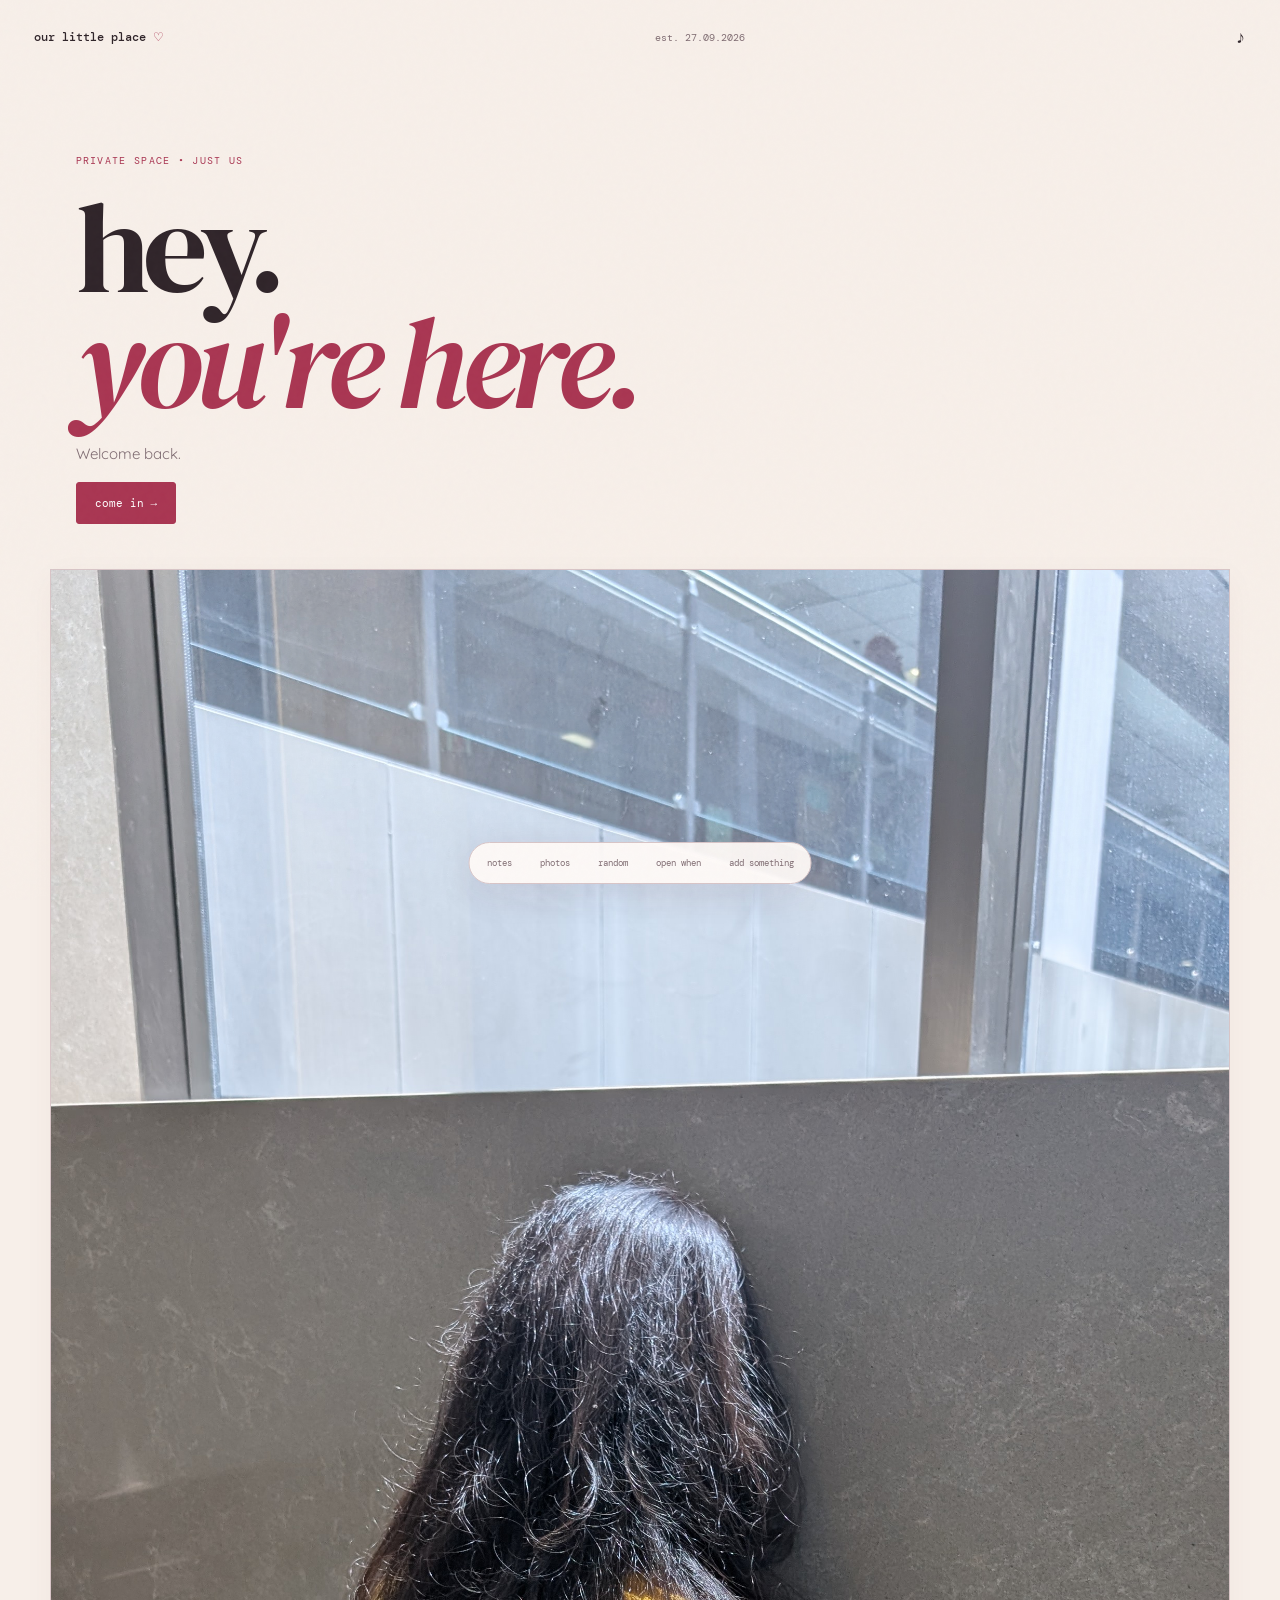
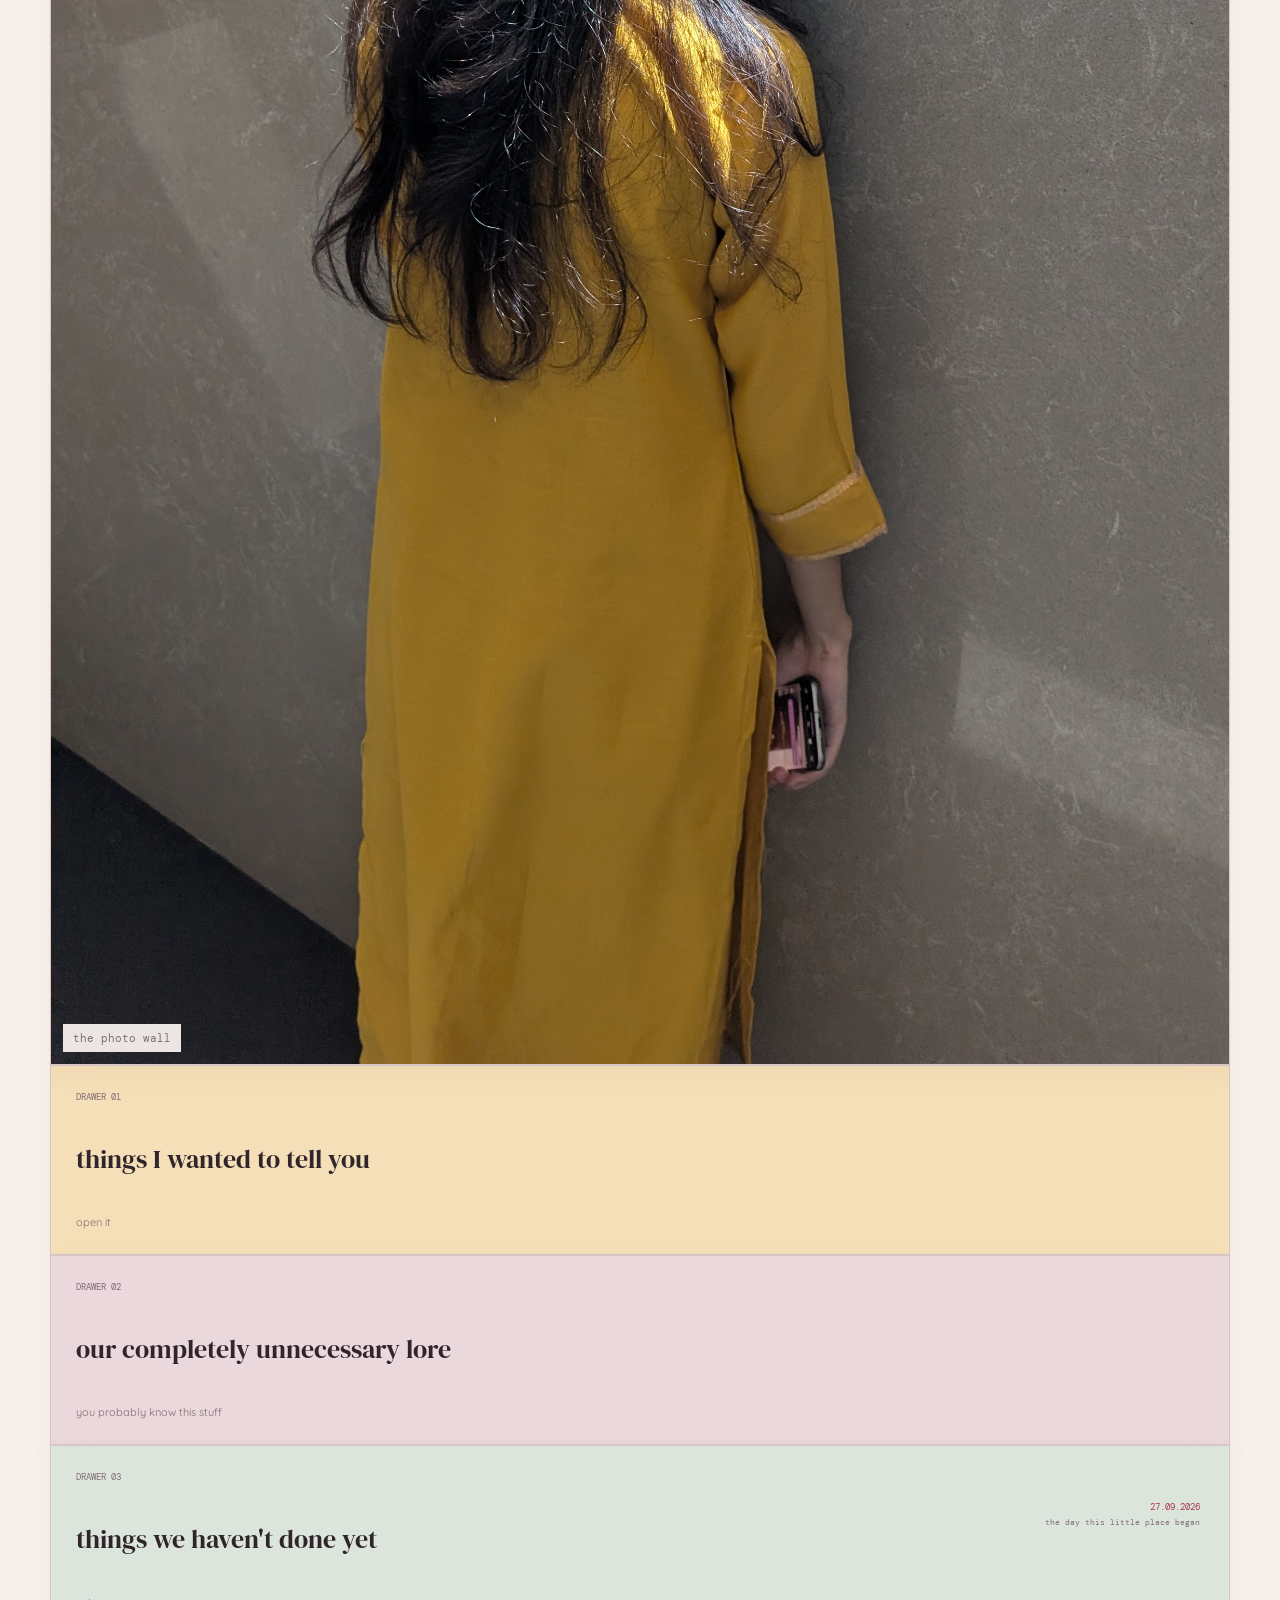
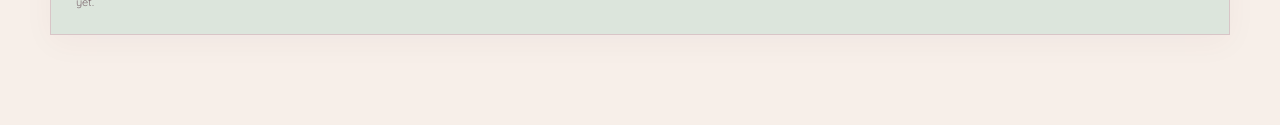
==== index.html @ d3ada3e4 "Bust browser cache for V2 interaction fix" ====
<!doctype html>
<html lang="en">
<head>
<meta charset="utf-8">
<meta name="viewport" content="width=device-width,initial-scale=1,viewport-fit=cover">
<meta name="theme-color" content="#f7efe9">
<title>our little place ♡</title>
<link rel="preconnect" href="https://fonts.googleapis.com">
<link rel="preconnect" href="https://fonts.gstatic.com" crossorigin>
<link href="https://fonts.googleapis.com/css2?family=DM+Mono:wght@400;500&family=DM+Serif+Display:ital@0;1&family=Quicksand:wght@400;500;600;700&display=swap" rel="stylesheet">
<link rel="stylesheet" href="style.css?v=3">
</head>
<body>
<div class="grain"></div>
<div class="room" id="room">
  <header class="topbar">
    <button class="brand" id="homeBtn" type="button">our little place <span>♡</span></button>
    <div class="date">est. 27.09.2026</div>
    <button class="music" id="musicBtn" type="button">♪</button>
  </header>
  <main>
    <section class="home page active" id="home">
      <div class="welcome"><span class="eyebrow">PRIVATE SPACE • JUST US</span><h1>hey.<br><em>you're here.</em></h1><p>Welcome back.</p><button class="enter" id="enterBtn" type="button">come in →</button></div>
      <div class="room-card photo-card" data-open="photos"><img src="assets/PXL_20260925_072819836.jpg" alt="us"><span>the photo wall</span></div>
      <div class="room-card note-card" data-open="notes"><span class="tiny">DRAWER 01</span><strong>things I wanted to tell you</strong><span>open it</span></div>
      <div class="room-card lore-card" data-open="lore"><span class="tiny">DRAWER 02</span><strong>our completely unnecessary lore</strong><span>you probably know this stuff</span></div>
      <div class="room-card future-card" data-open="future"><span class="tiny">DRAWER 03</span><strong>things we haven't done yet</strong><span>yet.</span></div>
      <div class="home-stamp">27.09.2026<br><small>the day this little place began</small></div>
    </section>
    <section class="page drawer-page" id="photos"><button class="back" data-back>← back to our place</button><span class="eyebrow">THE PHOTO WALL</span><h2>little pieces of <em>us.</em></h2><div class="gallery"><button class="gallery-arrow" id="prevPhoto">←</button><figure class="polaroid"><img id="galleryImage" src="assets/20260913145619135.jpg" alt="memory"><figcaption id="galleryCaption">this one just felt right</figcaption></figure><button class="gallery-arrow" id="nextPhoto">→</button></div><div class="photo-dots" id="photoDots"></div><p class="soft">Some things don't need a caption.</p></section>
    <section class="page drawer-page" id="notes"><button class="back" data-back>← back to our place</button><span class="eyebrow">DRAWER 01</span><h2>things I wanted<br><em>to tell you.</em></h2><div class="note-grid"><button class="paper-note" data-note="I still like spending time with you even when we're doing absolutely nothing.">01</button><button class="paper-note" data-note="Sometimes I see something and my first thought is that I need to tell you.">02</button><button class="paper-note" data-note="You are unfortunately still my favourite person.">03</button><button class="paper-note" data-note="I know we won't get everything right. I still want all the ordinary days with you.">04</button><button class="paper-note" data-note="You make normal days feel like they belong to us.">05</button><button class="paper-note" data-note="For the record: I love you. No elaborate website required this time.">06</button></div><div class="note-reveal" id="noteReveal">pick one.</div></section>
    <section class="page drawer-page dark-page" id="lore"><button class="back" data-back>← back to our place</button><span class="eyebrow">DRAWER 02</span><h2>our completely<br><em>unnecessary lore.</em></h2><div class="lore-list"><button data-lore="bhopal">Bhopal / MUN</button><button data-lore="taobao">Tao Bao</button><button data-lore="1903">19.03.2026</button><button data-lore="2003">20.03.2026</button></div><div class="lore-reveal" id="loreReveal">choose a piece of lore.</div></section>
    <section class="page drawer-page" id="future"><button class="back" data-back>← back to our place</button><span class="eyebrow">DRAWER 03</span><h2>things we haven't<br><em>done yet.</em></h2><div class="future-list"><button data-future="date">another proper date</button><button data-future="trip">a place we've never been</button><button data-future="food">a meal we haven't tried</button><button data-future="random">something completely stupid</button></div><div class="future-reveal" id="futureReveal">pick one. we'll get there.</div></section>
    <section class="page drawer-page" id="openwhen"><button class="back" data-back>← back to our place</button><span class="eyebrow">THE LITTLE DRAWER</span><h2>open when<br><em>you need me.</em></h2><div class="envelopes"><button data-openwhen="angry">you're angry at me</button><button data-openwhen="miss">you miss me</button><button data-openwhen="bad">today was bad</button><button data-openwhen="sleep">you can't sleep</button><button data-openwhen="laugh">you need to laugh</button><button data-openwhen="love">you just want me</button></div><div class="open-reveal" id="openReveal"></div></section>
    <section class="page drawer-page random-page" id="random"><button class="back" data-back>← back to our place</button><span class="eyebrow">RANDOM US</span><h2>give me<br><em>something random.</em></h2><button class="random-button" id="randomBtn" type="button">surprise me</button><div class="random-reveal" id="randomReveal">you never know what you'll get.</div></section>
    <section class="page drawer-page add-page" id="add"><button class="back" data-back>← back to our place</button><span class="eyebrow">A LITTLE SPACE FOR LATER</span><h2>leave something<br><em>for us.</em></h2><p class="soft">This stays on this browser. Add a tiny memory, thought, or inside joke.</p><textarea id="memoryInput" maxlength="180" placeholder="something only we need to remember..."></textarea><button class="save-memory" id="saveMemory" type="button">put it in the drawer →</button><div class="saved-memory" id="savedMemory"></div></section>
    <section class="page ending-page" id="ending"><span class="eyebrow">ONE LAST THING</span><h2>this isn't<br><em>the end.</em></h2><p>There will be more photos.<br>More stupid stories.<br>More dates.<br>More us.</p><div class="forever">27.09.2026 → ∞</div><button class="enter" data-back type="button">go home ♡</button></section>
  </main>
  <nav class="bottom-nav"><button data-open="notes">notes</button><button data-open="photos">photos</button><button data-open="random">random</button><button data-open="openwhen">open when</button><button data-open="add">add something</button></nav>
</div>
<audio id="song" loop preload="auto" src="assets/Those_Eyes_-_New_West_(mp3.pm).mp3"></audio>
<div class="toast" id="toast"></div>
<script src="script.js?v=3"></script>
</body>
</html>
---- style.css ----
:root{--paper:#f7efe9;--paper2:#fffaf7;--ink:#30252a;--muted:#806d73;--deep:#a93652;--line:#d8c5c7;--dark:#21191c;--serif:"DM Serif Display",serif;--sans:Quicksand,sans-serif;--mono:"DM Mono",monospace}
*{box-sizing:border-box}html,body{margin:0;min-height:100%;background:var(--paper);color:var(--ink);font-family:var(--sans)}body{overflow-x:hidden}.grain{position:fixed;inset:0;pointer-events:none;z-index:20;opacity:.045;background-image:url("data:image/svg+xml,%3Csvg viewBox='0 0 180 180' xmlns='http://www.w3.org/2000/svg'%3E%3Cfilter id='n'%3E%3CfeTurbulence type='fractalNoise' baseFrequency='.8' numOctaves='3' stitchTiles='stitch'/%3E%3C/filter%3E%3Crect width='100%25' height='100%25' filter='url(%23n)' opacity='.45'/%3E%3C/svg%3E")}.room{min-height:100vh;padding:24px 28px 90px}.topbar{display:flex;align-items:center;justify-content:space-between;position:relative;z-index:5}.brand,.music{border:0;background:transparent;color:var(--ink);font:500 12px var(--mono);cursor:pointer}.brand span{color:var(--deep)}.date{font:10px var(--mono);color:var(--muted)}.music{font-size:18px}.page{display:none;min-height:calc(100vh - 120px);position:relative;animation:appear .5s ease}.page.active{display:block}.page:not(.active){display:none!important}@keyframes appear{from{opacity:0;transform:translateY(12px)}to{opacity:1;transform:none}}.home{display:grid;grid-template-columns:1.35fr .75fr .75fr;grid-template-rows:1fr 1fr;gap:16px;max-width:1180px;margin:35px auto 0;align-content:center}.welcome{grid-row:1/3;padding:7vh 4vw 5vh 2vw;align-self:center}.eyebrow{font:10px var(--mono);letter-spacing:.13em;color:var(--deep)}h1,h2{font-family:var(--serif);font-weight:400;letter-spacing:-.055em;line-height:.9}h1{font-size:clamp(70px,10vw,135px);margin:22px 0}h2{font-size:clamp(55px,8vw,105px);margin:18px 0}em{color:var(--deep)}p{line-height:1.65}.welcome p{color:var(--muted);font-size:15px}.enter,.save-memory,.random-button{border:1px solid var(--deep);background:var(--deep);color:white;padding:13px 18px;border-radius:3px;font:11px var(--mono);cursor:pointer}.room-card{min-height:190px;padding:25px;border:1px solid var(--line);background:var(--paper2);cursor:pointer;display:flex;flex-direction:column;justify-content:space-between;transition:.25s ease;box-shadow:0 8px 30px #5a26300a}.room-card:hover{transform:translateY(-5px) rotate(-.5deg);box-shadow:0 15px 40px #5a263020}.photo-card{padding:0;overflow:hidden;position:relative}.photo-card img{width:100%;height:100%;min-height:190px;object-fit:cover}.photo-card span{position:absolute;bottom:12px;left:12px;background:#fffaf7e8;padding:7px 10px;font:10px var(--mono)}.tiny{font:9px var(--mono);color:var(--muted)}.room-card strong{font:26px var(--serif);font-weight:400;line-height:1}.room-card>span:last-child{font-size:11px;color:var(--muted)}.note-card{background:#f4dfb8}.lore-card{background:#ead8dc}.future-card{background:#dce5dc}.home-stamp{position:absolute;bottom:105px;right:30px;text-align:right;font:9px var(--mono);color:var(--deep);line-height:1.7}.home-stamp small{color:var(--muted)}.bottom-nav{position:fixed;left:50%;bottom:16px;transform:translateX(-50%);z-index:10;display:flex;gap:4px;padding:5px;background:#fffaf7ee;border:1px solid var(--line);border-radius:99px;box-shadow:0 10px 35px #5a26301a}.bottom-nav button{border:0;background:transparent;padding:9px 12px;color:var(--muted);font:9px var(--mono);cursor:pointer;border-radius:99px}.bottom-nav button:hover{background:var(--paper);color:var(--deep)}.back{border:0;background:transparent;color:var(--muted);font:10px var(--mono);cursor:pointer;margin:22px 0 55px}.drawer-page{max-width:1050px;margin:0 auto;padding-bottom:70px}.drawer-page>h2{margin-bottom:35px}.gallery{display:flex;align-items:center;justify-content:center;gap:20px}.polaroid{background:white;padding:14px 14px 45px;box-shadow:0 18px 45px #3b202514;transform:rotate(-1.2deg);max-width:470px;width:65vw;margin:0}.polaroid img{display:block;width:100%;aspect-ratio:4/5;object-fit:cover}.polaroid figcaption{font:13px var(--serif);text-align:center;margin-top:15px}.gallery-arrow{border:1px solid var(--line);background:var(--paper2);width:45px;height:45px;border-radius:50%;cursor:pointer;color:var(--deep)}.photo-dots{text-align:center;margin:25px}.photo-dot{width:7px;height:7px;border:0;border-radius:50%;background:var(--line);margin:4px;cursor:pointer}.photo-dot.active{background:var(--deep)}.soft{color:var(--muted);font-size:13px}.note-grid{display:grid;grid-template-columns:repeat(3,1fr);gap:14px}.paper-note{min-height:160px;border:0;padding:22px;text-align:left;background:#f4dfb8;font:34px var(--serif);color:var(--deep);cursor:pointer;transform:rotate(-1deg);transition:.2s}.paper-note:nth-child(2n){transform:rotate(1.2deg);background:#f1e8c8}.paper-note:hover{transform:translateY(-5px) rotate(0)}.note-reveal,.lore-reveal,.future-reveal,.open-reveal,.random-reveal{min-height:75px;margin-top:28px;padding:20px;border-top:1px solid var(--line);font:24px var(--serif);color:var(--deep)}.dark-page{background:var(--dark);color:#fff5f1;max-width:none;margin:0 -28px;padding:25px 28px 100px}.dark-page .back{color:#cdbbc0}.dark-page .eyebrow{color:#ef8294}.lore-list,.future-list,.envelopes{display:grid;grid-template-columns:repeat(2,1fr);gap:12px;max-width:800px}.lore-list button,.future-list button,.envelopes button{border:1px solid var(--line);background:transparent;padding:20px;text-align:left;color:inherit;font:18px var(--serif);cursor:pointer}.dark-page .lore-list button{border-color:#5e474d}.future-list button{background:var(--paper2)}.envelopes{grid-template-columns:repeat(3,1fr)}.envelopes button{color:var(--ink);background:var(--paper2)}.random-page{text-align:center}.random-button{font-size:12px;padding:17px 24px;margin:30px 0}.random-reveal{max-width:750px;margin:20px auto}.add-page textarea{display:block;width:100%;max-width:700px;height:150px;margin:25px 0;padding:18px;border:1px solid var(--line);background:var(--paper2);font:14px var(--sans);resize:none;outline:none}.saved-memory{max-width:700px;margin-top:25px;padding:18px;background:#f4dfb8;font:18px var(--serif);min-height:30px}.ending-page{display:grid;place-items:center;text-align:center;align-content:center}.ending-page h2{font-size:clamp(70px,11vw,140px)}.ending-page p{color:var(--muted)}.forever{font:11px var(--mono);color:var(--deep);margin:25px}.toast{position:fixed;left:50%;bottom:105px;transform:translate(-50%,12px);opacity:0;pointer-events:none;z-index:30;background:#fffaf7f2;border:1px solid var(--line);color:var(--deep);padding:13px 19px;border-radius:99px;font:15px var(--serif);transition:.35s ease;max-width:85vw;text-align:center}.toast.show{opacity:1;transform:translate(-50%,0)}
@media(max-width:800px){.room{padding:18px 16px 85px}.home{display:grid;grid-template-columns:1fr 1fr;grid-template-rows:auto auto auto;gap:10px;margin-top:20px}.welcome{grid-column:1/3;grid-row:auto;padding:5vh 3vw 3vh}.welcome h1{font-size:72px}.room-card{min-height:145px;padding:18px}.photo-card{grid-column:1/3}.photo-card img{min-height:180px}.room-card strong{font-size:22px}.home-stamp{position:static;grid-column:1/3;text-align:center;margin:8px}.bottom-nav{max-width:calc(100vw - 20px);overflow:auto;justify-content:flex-start}.bottom-nav button{white-space:nowrap;padding:9px}.note-grid{grid-template-columns:1fr 1fr}.paper-note{min-height:130px}.lore-list,.future-list,.envelopes{grid-template-columns:1fr}.drawer-page{padding-bottom:60px}.back{margin-bottom:35px}.gallery{gap:8px}.polaroid{width:72vw}.dark-page{margin:0 -16px;padding-left:16px;padding-right:16px}}
@media(max-width:430px){h2{font-size:58px}.date{display:none}.note-grid{gap:8px}.paper-note{min-height:110px;font-size:28px}.bottom-nav button{font-size:8px;padding:8px}.welcome h1{font-size:64px}}
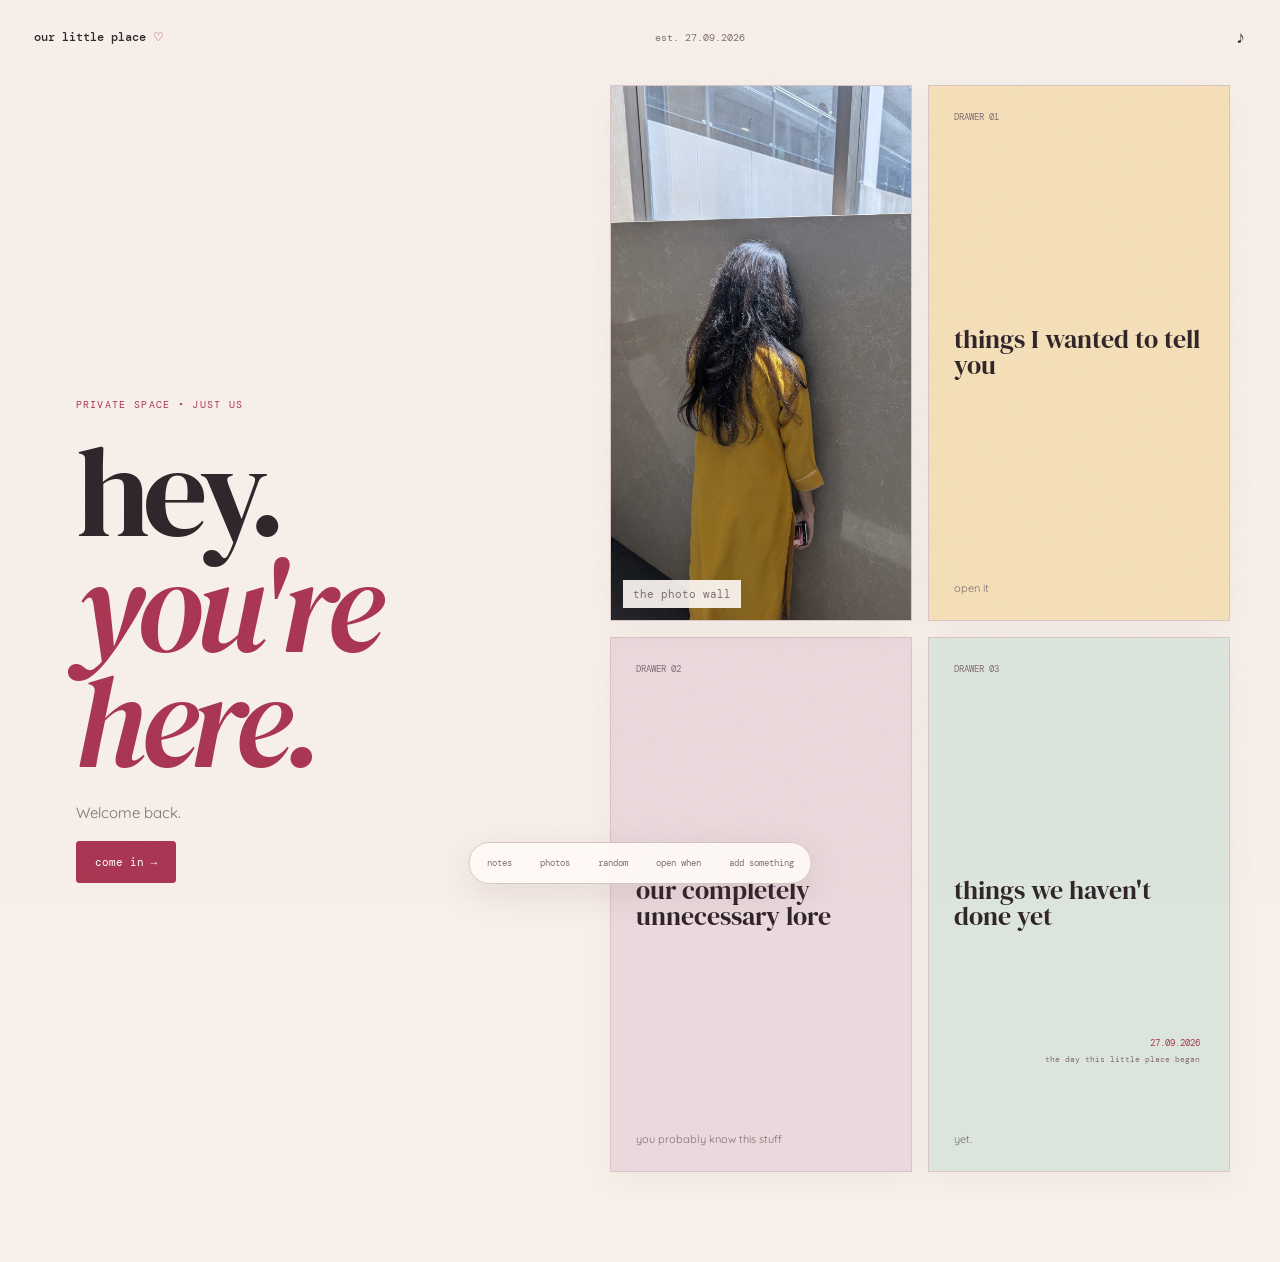
==== commit 80cff91d: "Refresh V2 mobile fix" ====
--- a/index.html
+++ b/index.html
@@ -8,7 +8,7 @@
 <link rel="preconnect" href="https://fonts.googleapis.com">
 <link rel="preconnect" href="https://fonts.gstatic.com" crossorigin>
 <link href="https://fonts.googleapis.com/css2?family=DM+Mono:wght@400;500&family=DM+Serif+Display:ital@0;1&family=Quicksand:wght@400;500;600;700&display=swap" rel="stylesheet">
-<link rel="stylesheet" href="style.css?v=3">
+<link rel="stylesheet" href="style.css?v=4">
 </head>
 <body>
 <div class="grain"></div>
@@ -40,6 +40,6 @@
 </div>
 <audio id="song" loop preload="auto" src="assets/Those_Eyes_-_New_West_(mp3.pm).mp3"></audio>
 <div class="toast" id="toast"></div>
-<script src="script.js?v=3"></script>
+<script src="script.js?v=4"></script>
 </body>
 </html>
--- a/style.css
+++ b/style.css
@@ -1,4 +1,4 @@
 :root{--paper:#f7efe9;--paper2:#fffaf7;--ink:#30252a;--muted:#806d73;--deep:#a93652;--line:#d8c5c7;--dark:#21191c;--serif:"DM Serif Display",serif;--sans:Quicksand,sans-serif;--mono:"DM Mono",monospace}
-*{box-sizing:border-box}html,body{margin:0;min-height:100%;background:var(--paper);color:var(--ink);font-family:var(--sans)}body{overflow-x:hidden}.grain{position:fixed;inset:0;pointer-events:none;z-index:20;opacity:.045;background-image:url("data:image/svg+xml,%3Csvg viewBox='0 0 180 180' xmlns='http://www.w3.org/2000/svg'%3E%3Cfilter id='n'%3E%3CfeTurbulence type='fractalNoise' baseFrequency='.8' numOctaves='3' stitchTiles='stitch'/%3E%3C/filter%3E%3Crect width='100%25' height='100%25' filter='url(%23n)' opacity='.45'/%3E%3C/svg%3E")}.room{min-height:100vh;padding:24px 28px 90px}.topbar{display:flex;align-items:center;justify-content:space-between;position:relative;z-index:5}.brand,.music{border:0;background:transparent;color:var(--ink);font:500 12px var(--mono);cursor:pointer}.brand span{color:var(--deep)}.date{font:10px var(--mono);color:var(--muted)}.music{font-size:18px}.page{display:none;min-height:calc(100vh - 120px);position:relative;animation:appear .5s ease}.page.active{display:block}.page:not(.active){display:none!important}@keyframes appear{from{opacity:0;transform:translateY(12px)}to{opacity:1;transform:none}}.home{display:grid;grid-template-columns:1.35fr .75fr .75fr;grid-template-rows:1fr 1fr;gap:16px;max-width:1180px;margin:35px auto 0;align-content:center}.welcome{grid-row:1/3;padding:7vh 4vw 5vh 2vw;align-self:center}.eyebrow{font:10px var(--mono);letter-spacing:.13em;color:var(--deep)}h1,h2{font-family:var(--serif);font-weight:400;letter-spacing:-.055em;line-height:.9}h1{font-size:clamp(70px,10vw,135px);margin:22px 0}h2{font-size:clamp(55px,8vw,105px);margin:18px 0}em{color:var(--deep)}p{line-height:1.65}.welcome p{color:var(--muted);font-size:15px}.enter,.save-memory,.random-button{border:1px solid var(--deep);background:var(--deep);color:white;padding:13px 18px;border-radius:3px;font:11px var(--mono);cursor:pointer}.room-card{min-height:190px;padding:25px;border:1px solid var(--line);background:var(--paper2);cursor:pointer;display:flex;flex-direction:column;justify-content:space-between;transition:.25s ease;box-shadow:0 8px 30px #5a26300a}.room-card:hover{transform:translateY(-5px) rotate(-.5deg);box-shadow:0 15px 40px #5a263020}.photo-card{padding:0;overflow:hidden;position:relative}.photo-card img{width:100%;height:100%;min-height:190px;object-fit:cover}.photo-card span{position:absolute;bottom:12px;left:12px;background:#fffaf7e8;padding:7px 10px;font:10px var(--mono)}.tiny{font:9px var(--mono);color:var(--muted)}.room-card strong{font:26px var(--serif);font-weight:400;line-height:1}.room-card>span:last-child{font-size:11px;color:var(--muted)}.note-card{background:#f4dfb8}.lore-card{background:#ead8dc}.future-card{background:#dce5dc}.home-stamp{position:absolute;bottom:105px;right:30px;text-align:right;font:9px var(--mono);color:var(--deep);line-height:1.7}.home-stamp small{color:var(--muted)}.bottom-nav{position:fixed;left:50%;bottom:16px;transform:translateX(-50%);z-index:10;display:flex;gap:4px;padding:5px;background:#fffaf7ee;border:1px solid var(--line);border-radius:99px;box-shadow:0 10px 35px #5a26301a}.bottom-nav button{border:0;background:transparent;padding:9px 12px;color:var(--muted);font:9px var(--mono);cursor:pointer;border-radius:99px}.bottom-nav button:hover{background:var(--paper);color:var(--deep)}.back{border:0;background:transparent;color:var(--muted);font:10px var(--mono);cursor:pointer;margin:22px 0 55px}.drawer-page{max-width:1050px;margin:0 auto;padding-bottom:70px}.drawer-page>h2{margin-bottom:35px}.gallery{display:flex;align-items:center;justify-content:center;gap:20px}.polaroid{background:white;padding:14px 14px 45px;box-shadow:0 18px 45px #3b202514;transform:rotate(-1.2deg);max-width:470px;width:65vw;margin:0}.polaroid img{display:block;width:100%;aspect-ratio:4/5;object-fit:cover}.polaroid figcaption{font:13px var(--serif);text-align:center;margin-top:15px}.gallery-arrow{border:1px solid var(--line);background:var(--paper2);width:45px;height:45px;border-radius:50%;cursor:pointer;color:var(--deep)}.photo-dots{text-align:center;margin:25px}.photo-dot{width:7px;height:7px;border:0;border-radius:50%;background:var(--line);margin:4px;cursor:pointer}.photo-dot.active{background:var(--deep)}.soft{color:var(--muted);font-size:13px}.note-grid{display:grid;grid-template-columns:repeat(3,1fr);gap:14px}.paper-note{min-height:160px;border:0;padding:22px;text-align:left;background:#f4dfb8;font:34px var(--serif);color:var(--deep);cursor:pointer;transform:rotate(-1deg);transition:.2s}.paper-note:nth-child(2n){transform:rotate(1.2deg);background:#f1e8c8}.paper-note:hover{transform:translateY(-5px) rotate(0)}.note-reveal,.lore-reveal,.future-reveal,.open-reveal,.random-reveal{min-height:75px;margin-top:28px;padding:20px;border-top:1px solid var(--line);font:24px var(--serif);color:var(--deep)}.dark-page{background:var(--dark);color:#fff5f1;max-width:none;margin:0 -28px;padding:25px 28px 100px}.dark-page .back{color:#cdbbc0}.dark-page .eyebrow{color:#ef8294}.lore-list,.future-list,.envelopes{display:grid;grid-template-columns:repeat(2,1fr);gap:12px;max-width:800px}.lore-list button,.future-list button,.envelopes button{border:1px solid var(--line);background:transparent;padding:20px;text-align:left;color:inherit;font:18px var(--serif);cursor:pointer}.dark-page .lore-list button{border-color:#5e474d}.future-list button{background:var(--paper2)}.envelopes{grid-template-columns:repeat(3,1fr)}.envelopes button{color:var(--ink);background:var(--paper2)}.random-page{text-align:center}.random-button{font-size:12px;padding:17px 24px;margin:30px 0}.random-reveal{max-width:750px;margin:20px auto}.add-page textarea{display:block;width:100%;max-width:700px;height:150px;margin:25px 0;padding:18px;border:1px solid var(--line);background:var(--paper2);font:14px var(--sans);resize:none;outline:none}.saved-memory{max-width:700px;margin-top:25px;padding:18px;background:#f4dfb8;font:18px var(--serif);min-height:30px}.ending-page{display:grid;place-items:center;text-align:center;align-content:center}.ending-page h2{font-size:clamp(70px,11vw,140px)}.ending-page p{color:var(--muted)}.forever{font:11px var(--mono);color:var(--deep);margin:25px}.toast{position:fixed;left:50%;bottom:105px;transform:translate(-50%,12px);opacity:0;pointer-events:none;z-index:30;background:#fffaf7f2;border:1px solid var(--line);color:var(--deep);padding:13px 19px;border-radius:99px;font:15px var(--serif);transition:.35s ease;max-width:85vw;text-align:center}.toast.show{opacity:1;transform:translate(-50%,0)}
+*{box-sizing:border-box}html,body{margin:0;min-height:100%;background:var(--paper);color:var(--ink);font-family:var(--sans)}body{overflow-x:hidden}.grain{position:fixed;inset:0;pointer-events:none;z-index:20;opacity:.045;background-image:url("data:image/svg+xml,%3Csvg viewBox='0 0 180 180' xmlns='http://www.w3.org/2000/svg'%3E%3Cfilter id='n'%3E%3CfeTurbulence type='fractalNoise' baseFrequency='.8' numOctaves='3' stitchTiles='stitch'/%3E%3C/filter%3E%3Crect width='100%25' height='100%25' filter='url(%23n)' opacity='.45'/%3E%3C/svg%3E")}.room{min-height:100vh;padding:24px 28px 90px}.topbar{display:flex;align-items:center;justify-content:space-between;position:relative;z-index:5}.brand,.music{border:0;background:transparent;color:var(--ink);font:500 12px var(--mono);cursor:pointer}.brand span{color:var(--deep)}.date{font:10px var(--mono);color:var(--muted)}.music{font-size:18px}.page{display:none!important;min-height:calc(100vh - 120px);position:relative;animation:appear .5s ease}.page.active{display:block!important}.page.home.active{display:grid!important}.page[hidden]{display:none!important}@keyframes appear{from{opacity:0;transform:translateY(12px)}to{opacity:1;transform:none}}.home{display:grid;grid-template-columns:1.35fr .75fr .75fr;grid-template-rows:1fr 1fr;gap:16px;max-width:1180px;margin:35px auto 0;align-content:center}.welcome{grid-row:1/3;padding:7vh 4vw 5vh 2vw;align-self:center}.eyebrow{font:10px var(--mono);letter-spacing:.13em;color:var(--deep)}h1,h2{font-family:var(--serif);font-weight:400;letter-spacing:-.055em;line-height:.9}h1{font-size:clamp(70px,10vw,135px);margin:22px 0}h2{font-size:clamp(55px,8vw,105px);margin:18px 0}em{color:var(--deep)}p{line-height:1.65}.welcome p{color:var(--muted);font-size:15px}.enter,.save-memory,.random-button{border:1px solid var(--deep);background:var(--deep);color:white;padding:13px 18px;border-radius:3px;font:11px var(--mono);cursor:pointer}.room-card{min-height:190px;padding:25px;border:1px solid var(--line);background:var(--paper2);cursor:pointer;display:flex;flex-direction:column;justify-content:space-between;transition:.25s ease;box-shadow:0 8px 30px #5a26300a}.room-card:hover{transform:translateY(-5px) rotate(-.5deg);box-shadow:0 15px 40px #5a263020}.photo-card{padding:0;overflow:hidden;position:relative}.photo-card img{width:100%;height:100%;min-height:190px;object-fit:cover}.photo-card span{position:absolute;bottom:12px;left:12px;background:#fffaf7e8;padding:7px 10px;font:10px var(--mono)}.tiny{font:9px var(--mono);color:var(--muted)}.room-card strong{font:26px var(--serif);font-weight:400;line-height:1}.room-card>span:last-child{font-size:11px;color:var(--muted)}.note-card{background:#f4dfb8}.lore-card{background:#ead8dc}.future-card{background:#dce5dc}.home-stamp{position:absolute;bottom:105px;right:30px;text-align:right;font:9px var(--mono);color:var(--deep);line-height:1.7}.home-stamp small{color:var(--muted)}.bottom-nav{position:fixed;left:50%;bottom:16px;transform:translateX(-50%);z-index:10;display:flex;gap:4px;padding:5px;background:#fffaf7ee;border:1px solid var(--line);border-radius:99px;box-shadow:0 10px 35px #5a26301a}.bottom-nav button{border:0;background:transparent;padding:9px 12px;color:var(--muted);font:9px var(--mono);cursor:pointer;border-radius:99px}.bottom-nav button:hover{background:var(--paper);color:var(--deep)}.back{border:0;background:transparent;color:var(--muted);font:10px var(--mono);cursor:pointer;margin:22px 0 55px}.drawer-page{max-width:1050px;margin:0 auto;padding-bottom:70px}.drawer-page>h2{margin-bottom:35px}.gallery{display:flex;align-items:center;justify-content:center;gap:20px}.polaroid{background:white;padding:14px 14px 45px;box-shadow:0 18px 45px #3b202514;transform:rotate(-1.2deg);max-width:470px;width:65vw;margin:0}.polaroid img{display:block;width:100%;aspect-ratio:4/5;object-fit:cover}.polaroid figcaption{font:13px var(--serif);text-align:center;margin-top:15px}.gallery-arrow{border:1px solid var(--line);background:var(--paper2);width:45px;height:45px;border-radius:50%;cursor:pointer;color:var(--deep)}.photo-dots{text-align:center;margin:25px}.photo-dot{width:7px;height:7px;border:0;border-radius:50%;background:var(--line);margin:4px;cursor:pointer}.photo-dot.active{background:var(--deep)}.soft{color:var(--muted);font-size:13px}.note-grid{display:grid;grid-template-columns:repeat(3,1fr);gap:14px}.paper-note{min-height:160px;border:0;padding:22px;text-align:left;background:#f4dfb8;font:34px var(--serif);color:var(--deep);cursor:pointer;transform:rotate(-1deg);transition:.2s}.paper-note:nth-child(2n){transform:rotate(1.2deg);background:#f1e8c8}.paper-note:hover{transform:translateY(-5px) rotate(0)}.note-reveal,.lore-reveal,.future-reveal,.open-reveal,.random-reveal{min-height:75px;margin-top:28px;padding:20px;border-top:1px solid var(--line);font:24px var(--serif);color:var(--deep)}.dark-page{background:var(--dark);color:#fff5f1;max-width:none;margin:0 -28px;padding:25px 28px 100px}.dark-page .back{color:#cdbbc0}.dark-page .eyebrow{color:#ef8294}.lore-list,.future-list,.envelopes{display:grid;grid-template-columns:repeat(2,1fr);gap:12px;max-width:800px}.lore-list button,.future-list button,.envelopes button{border:1px solid var(--line);background:transparent;padding:20px;text-align:left;color:inherit;font:18px var(--serif);cursor:pointer}.dark-page .lore-list button{border-color:#5e474d}.future-list button{background:var(--paper2)}.envelopes{grid-template-columns:repeat(3,1fr)}.envelopes button{color:var(--ink);background:var(--paper2)}.random-page{text-align:center}.random-button{font-size:12px;padding:17px 24px;margin:30px 0}.random-reveal{max-width:750px;margin:20px auto}.add-page textarea{display:block;width:100%;max-width:700px;height:150px;margin:25px 0;padding:18px;border:1px solid var(--line);background:var(--paper2);font:14px var(--sans);resize:none;outline:none}.saved-memory{max-width:700px;margin-top:25px;padding:18px;background:#f4dfb8;font:18px var(--serif);min-height:30px}.ending-page{display:grid;place-items:center;text-align:center;align-content:center}.ending-page h2{font-size:clamp(70px,11vw,140px)}.ending-page p{color:var(--muted)}.forever{font:11px var(--mono);color:var(--deep);margin:25px}.toast{position:fixed;left:50%;bottom:105px;transform:translate(-50%,12px);opacity:0;pointer-events:none;z-index:30;background:#fffaf7f2;border:1px solid var(--line);color:var(--deep);padding:13px 19px;border-radius:99px;font:15px var(--serif);transition:.35s ease;max-width:85vw;text-align:center}.toast.show{opacity:1;transform:translate(-50%,0)}
 @media(max-width:800px){.room{padding:18px 16px 85px}.home{display:grid;grid-template-columns:1fr 1fr;grid-template-rows:auto auto auto;gap:10px;margin-top:20px}.welcome{grid-column:1/3;grid-row:auto;padding:5vh 3vw 3vh}.welcome h1{font-size:72px}.room-card{min-height:145px;padding:18px}.photo-card{grid-column:1/3}.photo-card img{min-height:180px}.room-card strong{font-size:22px}.home-stamp{position:static;grid-column:1/3;text-align:center;margin:8px}.bottom-nav{max-width:calc(100vw - 20px);overflow:auto;justify-content:flex-start}.bottom-nav button{white-space:nowrap;padding:9px}.note-grid{grid-template-columns:1fr 1fr}.paper-note{min-height:130px}.lore-list,.future-list,.envelopes{grid-template-columns:1fr}.drawer-page{padding-bottom:60px}.back{margin-bottom:35px}.gallery{gap:8px}.polaroid{width:72vw}.dark-page{margin:0 -16px;padding-left:16px;padding-right:16px}}
 @media(max-width:430px){h2{font-size:58px}.date{display:none}.note-grid{gap:8px}.paper-note{min-height:110px;font-size:28px}.bottom-nav button{font-size:8px;padding:8px}.welcome h1{font-size:64px}}
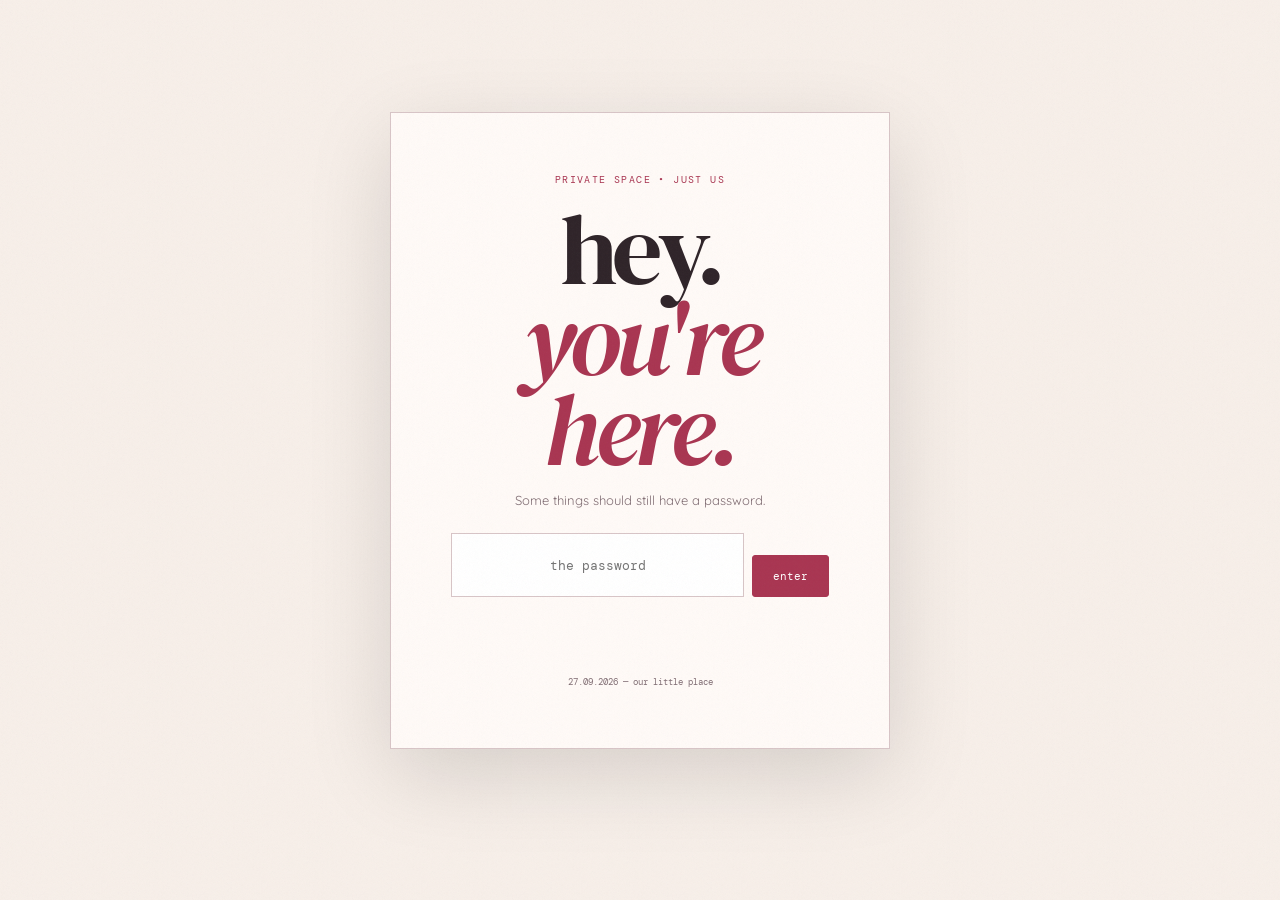
==== commit a8a0b1bb: "Rebuild V2 as PPT-style password-protected presentation" ====
--- a/index.html
+++ b/index.html
@@ -3,43 +3,256 @@
 <head>
 <meta charset="utf-8">
 <meta name="viewport" content="width=device-width,initial-scale=1,viewport-fit=cover">
-<meta name="theme-color" content="#f7efe9">
+<meta name="theme-color" content="#21191c">
 <title>our little place ♡</title>
 <link rel="preconnect" href="https://fonts.googleapis.com">
 <link rel="preconnect" href="https://fonts.gstatic.com" crossorigin>
 <link href="https://fonts.googleapis.com/css2?family=DM+Mono:wght@400;500&family=DM+Serif+Display:ital@0;1&family=Quicksand:wght@400;500;600;700&display=swap" rel="stylesheet">
-<link rel="stylesheet" href="style.css?v=4">
+<style>
+:root{--paper:#f7efe9;--paper2:#fffaf7;--ink:#30252a;--muted:#806d73;--red:#a93652;--line:#d8c5c7;--dark:#21191c;--serif:"DM Serif Display",serif;--sans:Quicksand,sans-serif;--mono:"DM Mono",monospace}
+*{box-sizing:border-box}html,body{margin:0;width:100%;height:100%;overflow:hidden;background:var(--dark);color:var(--ink);font-family:var(--sans)}
+button,input,textarea{font:inherit}button{cursor:pointer;-webkit-tap-highlight-color:transparent}
+#app{width:100%;height:100%;position:relative}
+.slide{position:absolute;inset:0;display:none;overflow:auto;padding:clamp(22px,4vw,55px);padding-bottom:90px;background:var(--paper)}
+.slide.active{display:flex;flex-direction:column;animation:in .35s ease}
+@keyframes in{from{opacity:0;transform:translateX(20px)}to{opacity:1;transform:none}}
+.grain{position:fixed;inset:0;pointer-events:none;z-index:50;opacity:.035;background-image:url("data:image/svg+xml,%3Csvg xmlns='http://www.w3.org/2000/svg' width='160' height='160'%3E%3Cfilter id='n'%3E%3CfeTurbulence baseFrequency='.8' numOctaves='3' stitchTiles='stitch'/%3E%3C/filter%3E%3Crect width='100%25' height='100%25' filter='url(%23n)'/%3E%3C/svg%3E")}
+.top{display:flex;justify-content:space-between;align-items:center;font:10px var(--mono);color:var(--muted);letter-spacing:.08em}
+.brand{border:0;background:transparent;color:var(--ink);padding:5px 0}.brand span{color:var(--red)}
+h1,h2{font-family:var(--serif);font-weight:400;letter-spacing:-.055em;line-height:.9;margin:0}h1{font-size:clamp(70px,12vw,155px)}h2{font-size:clamp(55px,9vw,115px)}em{color:var(--red)}
+.eyebrow{font:10px var(--mono);letter-spacing:.14em;color:var(--red)}
+.center{justify-content:center;align-items:center;text-align:center}.center p{color:var(--muted)}
+.btn{border:1px solid var(--red);background:var(--red);color:#fff;padding:13px 20px;border-radius:3px;font:11px var(--mono);margin-top:22px}.ghost{background:transparent;color:var(--red)}
+.gate-box{width:min(500px,92vw);padding:clamp(28px,6vw,60px);background:var(--paper2);border:1px solid var(--line);box-shadow:0 25px 80px #0002}.gate-box h1{font-size:clamp(55px,9vw,100px);margin:18px 0}.gate-box p{color:var(--muted);font-size:13px}.gate-input{display:flex;gap:8px;margin-top:25px}.gate-input input{flex:1;min-width:0;border:1px solid var(--line);background:white;padding:14px;outline:none;font:13px var(--mono);text-align:center}.error{height:22px;color:var(--red);font:10px var(--mono);margin-top:12px}
+.hero{justify-content:center;max-width:1250px;margin:auto;width:100%}.hero h1{margin:22px 0}.hero .sub{font-size:16px;color:var(--muted);max-width:550px}.meta{font:9px var(--mono);color:var(--muted);margin-top:45px}
+.split{display:grid;grid-template-columns:1fr 1fr;gap:clamp(25px,6vw,90px);align-items:center;max-width:1200px;width:100%;margin:auto}.photo{width:100%;max-height:65vh;object-fit:cover;background:#fff;padding:12px;box-shadow:0 20px 60px #3b20251c;transform:rotate(-1.2deg)}.caption{font:16px var(--serif);margin-top:15px;text-align:center}
+.cards{display:grid;grid-template-columns:repeat(3,1fr);gap:14px;margin:35px 0;max-width:1000px}.card{border:1px solid var(--line);background:var(--paper2);padding:25px;min-height:170px;display:flex;flex-direction:column;justify-content:space-between}.card strong{font:25px var(--serif)}.card small{font:9px var(--mono);color:var(--muted)}
+.notes{display:grid;grid-template-columns:repeat(3,1fr);gap:12px;margin-top:25px}.note{border:0;min-height:145px;background:#f4dfb8;padding:22px;text-align:left;font:34px var(--serif);color:var(--red)}.note:nth-child(2n){background:#f1e8c8;transform:rotate(1deg)}.reveal{margin-top:20px;border-top:1px solid var(--line);padding:20px 0;font:23px var(--serif);color:var(--red);min-height:70px}
+.lore-list,.future-list,.when-list{display:grid;grid-template-columns:repeat(2,1fr);gap:12px;max-width:850px;margin-top:25px}.choice{border:1px solid var(--line);background:var(--paper2);padding:20px;text-align:left;font:18px var(--serif)}.dark{background:var(--dark);color:#fff5f1}.dark .top,.dark .soft{color:#cdbbc0}.dark .choice{background:transparent;border-color:#5e474d;color:#fff5f1}.dark .eyebrow{color:#ef8294}
+.timeline{max-width:850px;margin:35px auto;width:100%}.event{display:grid;grid-template-columns:150px 1fr;gap:25px;padding:24px 0;border-top:1px solid var(--line)}.event b{font:11px var(--mono);color:var(--red)}.event strong{font:25px var(--serif);font-weight:400}.event p{color:var(--muted);margin:5px 0}
+.gallery{display:grid;grid-template-columns:60px 1fr 60px;align-items:center;gap:15px;max-width:750px;width:100%;margin:25px auto}.gallery img{width:100%;height:min(58vh,600px);object-fit:cover;background:#fff;padding:12px;box-shadow:0 20px 60px #3b20251c}.arrow{border:1px solid var(--line);background:var(--paper2);border-radius:50%;width:48px;height:48px;color:var(--red);font-size:20px}.dots{text-align:center}.dot{width:7px;height:7px;border:0;border-radius:50%;background:var(--line);padding:0;margin:4px}.dot.active{background:var(--red)}
+.random{margin:35px auto;width:min(700px,100%);padding:45px;background:var(--paper2);border:1px solid var(--line);text-align:center}.random-text{font:28px var(--serif);min-height:80px;color:var(--red)}
+textarea{width:min(700px,100%);height:150px;margin-top:25px;border:1px solid var(--line);padding:18px;background:var(--paper2);outline:none;resize:none}.saved{width:min(700px,100%);margin-top:15px;padding:18px;background:#f4dfb8;font:18px var(--serif);min-height:30px}
+.footer{margin-top:auto;text-align:center;font:9px var(--mono);color:var(--muted)}
+.nav{position:fixed;left:50%;bottom:18px;transform:translateX(-50%);z-index:60;display:flex;gap:5px;padding:5px;background:#fffaf7ee;border:1px solid var(--line);border-radius:99px;box-shadow:0 10px 35px #0002}.nav button{border:0;background:transparent;padding:9px 13px;font:9px var(--mono);color:var(--muted);border-radius:99px}.nav button:hover{background:var(--paper);color:var(--red)}
+.nav .counter{padding:9px 8px;color:var(--red)}
+.toast{position:fixed;left:50%;bottom:90px;transform:translateX(-50%);z-index:80;background:#fffaf7;border:1px solid var(--line);padding:12px 18px;color:var(--red);font:12px var(--mono);display:none;max-width:90vw;text-align:center}.toast.show{display:block}
+@media(max-width:700px){.split{grid-template-columns:1fr}.cards,.notes{grid-template-columns:1fr 1fr}.cards .card{min-height:130px;padding:18px}.notes .note{min-height:105px;font-size:27px}.lore-list,.future-list,.when-list{grid-template-columns:1fr}.event{grid-template-columns:105px 1fr;gap:12px}.gallery{grid-template-columns:42px 1fr 42px}.gallery img{height:52vh}.nav{max-width:calc(100vw - 12px);overflow-x:auto;white-space:nowrap}.nav button{padding:8px 10px}.nav .counter{display:none}}
+</style>
 </head>
 <body>
+<div id="app">
 <div class="grain"></div>
-<div class="room" id="room">
-  <header class="topbar">
-    <button class="brand" id="homeBtn" type="button">our little place <span>♡</span></button>
-    <div class="date">est. 27.09.2026</div>
-    <button class="music" id="musicBtn" type="button">♪</button>
-  </header>
-  <main>
-    <section class="home page active" id="home">
-      <div class="welcome"><span class="eyebrow">PRIVATE SPACE • JUST US</span><h1>hey.<br><em>you're here.</em></h1><p>Welcome back.</p><button class="enter" id="enterBtn" type="button">come in →</button></div>
-      <div class="room-card photo-card" data-open="photos"><img src="assets/PXL_20260925_072819836.jpg" alt="us"><span>the photo wall</span></div>
-      <div class="room-card note-card" data-open="notes"><span class="tiny">DRAWER 01</span><strong>things I wanted to tell you</strong><span>open it</span></div>
-      <div class="room-card lore-card" data-open="lore"><span class="tiny">DRAWER 02</span><strong>our completely unnecessary lore</strong><span>you probably know this stuff</span></div>
-      <div class="room-card future-card" data-open="future"><span class="tiny">DRAWER 03</span><strong>things we haven't done yet</strong><span>yet.</span></div>
-      <div class="home-stamp">27.09.2026<br><small>the day this little place began</small></div>
-    </section>
-    <section class="page drawer-page" id="photos"><button class="back" data-back>← back to our place</button><span class="eyebrow">THE PHOTO WALL</span><h2>little pieces of <em>us.</em></h2><div class="gallery"><button class="gallery-arrow" id="prevPhoto">←</button><figure class="polaroid"><img id="galleryImage" src="assets/20260913145619135.jpg" alt="memory"><figcaption id="galleryCaption">this one just felt right</figcaption></figure><button class="gallery-arrow" id="nextPhoto">→</button></div><div class="photo-dots" id="photoDots"></div><p class="soft">Some things don't need a caption.</p></section>
-    <section class="page drawer-page" id="notes"><button class="back" data-back>← back to our place</button><span class="eyebrow">DRAWER 01</span><h2>things I wanted<br><em>to tell you.</em></h2><div class="note-grid"><button class="paper-note" data-note="I still like spending time with you even when we're doing absolutely nothing.">01</button><button class="paper-note" data-note="Sometimes I see something and my first thought is that I need to tell you.">02</button><button class="paper-note" data-note="You are unfortunately still my favourite person.">03</button><button class="paper-note" data-note="I know we won't get everything right. I still want all the ordinary days with you.">04</button><button class="paper-note" data-note="You make normal days feel like they belong to us.">05</button><button class="paper-note" data-note="For the record: I love you. No elaborate website required this time.">06</button></div><div class="note-reveal" id="noteReveal">pick one.</div></section>
-    <section class="page drawer-page dark-page" id="lore"><button class="back" data-back>← back to our place</button><span class="eyebrow">DRAWER 02</span><h2>our completely<br><em>unnecessary lore.</em></h2><div class="lore-list"><button data-lore="bhopal">Bhopal / MUN</button><button data-lore="taobao">Tao Bao</button><button data-lore="1903">19.03.2026</button><button data-lore="2003">20.03.2026</button></div><div class="lore-reveal" id="loreReveal">choose a piece of lore.</div></section>
-    <section class="page drawer-page" id="future"><button class="back" data-back>← back to our place</button><span class="eyebrow">DRAWER 03</span><h2>things we haven't<br><em>done yet.</em></h2><div class="future-list"><button data-future="date">another proper date</button><button data-future="trip">a place we've never been</button><button data-future="food">a meal we haven't tried</button><button data-future="random">something completely stupid</button></div><div class="future-reveal" id="futureReveal">pick one. we'll get there.</div></section>
-    <section class="page drawer-page" id="openwhen"><button class="back" data-back>← back to our place</button><span class="eyebrow">THE LITTLE DRAWER</span><h2>open when<br><em>you need me.</em></h2><div class="envelopes"><button data-openwhen="angry">you're angry at me</button><button data-openwhen="miss">you miss me</button><button data-openwhen="bad">today was bad</button><button data-openwhen="sleep">you can't sleep</button><button data-openwhen="laugh">you need to laugh</button><button data-openwhen="love">you just want me</button></div><div class="open-reveal" id="openReveal"></div></section>
-    <section class="page drawer-page random-page" id="random"><button class="back" data-back>← back to our place</button><span class="eyebrow">RANDOM US</span><h2>give me<br><em>something random.</em></h2><button class="random-button" id="randomBtn" type="button">surprise me</button><div class="random-reveal" id="randomReveal">you never know what you'll get.</div></section>
-    <section class="page drawer-page add-page" id="add"><button class="back" data-back>← back to our place</button><span class="eyebrow">A LITTLE SPACE FOR LATER</span><h2>leave something<br><em>for us.</em></h2><p class="soft">This stays on this browser. Add a tiny memory, thought, or inside joke.</p><textarea id="memoryInput" maxlength="180" placeholder="something only we need to remember..."></textarea><button class="save-memory" id="saveMemory" type="button">put it in the drawer →</button><div class="saved-memory" id="savedMemory"></div></section>
-    <section class="page ending-page" id="ending"><span class="eyebrow">ONE LAST THING</span><h2>this isn't<br><em>the end.</em></h2><p>There will be more photos.<br>More stupid stories.<br>More dates.<br>More us.</p><div class="forever">27.09.2026 → ∞</div><button class="enter" data-back type="button">go home ♡</button></section>
-  </main>
-  <nav class="bottom-nav"><button data-open="notes">notes</button><button data-open="photos">photos</button><button data-open="random">random</button><button data-open="openwhen">open when</button><button data-open="add">add something</button></nav>
+
+<section class="slide active center" id="gate">
+  <div class="gate-box">
+    <div class="eyebrow">PRIVATE SPACE • JUST US</div>
+    <h1>hey.<br><em>you're here.</em></h1>
+    <p>Some things should still have a password.</p>
+    <div class="gate-input">
+      <input id="password" type="password" autocomplete="off" placeholder="the password">
+      <button class="btn" id="unlock" type="button">enter</button>
+    </div>
+    <div class="error" id="gateError"></div>
+    <div class="meta">27.09.2026 — our little place</div>
+  </div>
+</section>
+
+<section class="slide hero" id="s1">
+  <div class="top"><span class="brand">our little place <span>♡</span></span><span>01 / 11</span></div>
+  <div style="margin:auto 0"><div class="eyebrow">WELCOME BACK</div><h1>okay.<br><em>we're good.</em></h1><p class="sub">No apology this time. No dramatic ending. Just a little corner of the internet that belongs to us.</p><button class="btn" data-next type="button">come in →</button></div>
+  <div class="footer">V2 • 27.09.2026</div>
+</section>
+
+<section class="slide" id="s2">
+  <div class="top"><span class="eyebrow">02 • THE IDEA</span><span>our little place</span></div>
+  <div class="split">
+    <div><h2>not a<br><em>presentation.</em></h2><p class="sub">Okay, technically it is one now. But the point is that you can come back here whenever you want. There is no finish line.</p></div>
+    <div class="card"><small>RULE 01</small><strong>Nothing here has to be important.</strong><small>ordinary things count too.</small></div>
+  </div>
+</section>
+
+<section class="slide" id="s3">
+  <div class="top"><span class="eyebrow">03 • THE PHOTO WALL</span><span>little pieces of us</span></div>
+  <div class="gallery">
+    <button class="arrow" id="prev" type="button">←</button>
+    <img id="photo" src="assets/20260913145619135.jpg" alt="memory">
+    <button class="arrow" id="next" type="button">→</button>
+  </div>
+  <div class="dots" id="dots"></div>
+  <div class="footer">some things don't need a caption.</div>
+</section>
+
+<section class="slide" id="s4">
+  <div class="top"><span class="eyebrow">04 • THINGS I WANTED TO TELL YOU</span><span>drawer 01</span></div>
+  <h2 style="margin-top:auto">a few<br><em>things.</em></h2>
+  <div class="notes">
+    <button class="note" data-note="I still like spending time with you even when we're doing absolutely nothing." type="button">01</button>
+    <button class="note" data-note="Sometimes I see something and my first thought is that I need to tell you." type="button">02</button>
+    <button class="note" data-note="You are unfortunately still my favourite person." type="button">03</button>
+    <button class="note" data-note="I know we won't get everything right. I still want all the ordinary days with you." type="button">04</button>
+    <button class="note" data-note="You make normal days feel like they belong to us." type="button">05</button>
+    <button class="note" data-note="For the record: I love you. No elaborate website required this time." type="button">06</button>
+  </div>
+  <div class="reveal" id="noteReveal">pick one.</div>
+</section>
+
+<section class="slide dark" id="s5">
+  <div class="top"><span class="eyebrow">05 • OUR COMPLETELY UNNECESSARY LORE</span><span>drawer 02</span></div>
+  <h2 style="margin-top:35px">the lore<br><em>department.</em></h2>
+  <div class="lore-list">
+    <button class="choice" data-lore="bhopal" type="button">Bhopal / MUN</button>
+    <button class="choice" data-lore="taobao" type="button">Tao Bao</button>
+    <button class="choice" data-lore="1903" type="button">19.03.2026</button>
+    <button class="choice" data-lore="2003" type="button">20.03.2026</button>
+  </div>
+  <div class="reveal" id="loreReveal">choose a piece of lore.</div>
+</section>
+
+<section class="slide" id="s6">
+  <div class="top"><span class="eyebrow">06 • THE TIMELINE</span><span>how we got here</span></div>
+  <div class="timeline">
+    <div class="event"><b>Bhopal</b><div><strong>MUN + that night walk</strong><p>Before everything had a name.</p></div></div>
+    <div class="event"><b>TAO BAO</b><div><strong>First date</strong><p>One of the little facts that became ours.</p></div></div>
+    <div class="event"><b>19.03.2026</b><div><strong>More than best friends</strong><p>That happened.</p></div></div>
+    <div class="event"><b>20.03.2026</b><div><strong>Officially us</strong><p>The date this whole thing keeps coming back to.</p></div></div>
+    <div class="event"><b>27.09.2026</b><div><strong>This little place began</strong><p>V2. No apology. Just us.</p></div></div>
+  </div>
+</section>
+
+<section class="slide" id="s7">
+  <div class="top"><span class="eyebrow">07 • THINGS WE HAVEN'T DONE YET</span><span>drawer 03</span></div>
+  <h2 style="margin-top:35px">still<br><em>to do.</em></h2>
+  <div class="future-list">
+    <button class="choice" data-future="date" type="button">another proper date</button>
+    <button class="choice" data-future="trip" type="button">a place we've never been</button>
+    <button class="choice" data-future="food" type="button">a meal we haven't tried</button>
+    <button class="choice" data-future="random" type="button">something completely stupid</button>
+  </div>
+  <div class="reveal" id="futureReveal">pick one. we'll get there.</div>
+</section>
+
+<section class="slide" id="s8">
+  <div class="top"><span class="eyebrow">08 • OPEN WHEN</span><span>little drawer</span></div>
+  <h2 style="margin-top:35px">open when<br><em>you need me.</em></h2>
+  <div class="when-list">
+    <button class="choice" data-when="angry" type="button">you're angry at me</button>
+    <button class="choice" data-when="miss" type="button">you miss me</button>
+    <button class="choice" data-when="bad" type="button">today was bad</button>
+    <button class="choice" data-when="sleep" type="button">you can't sleep</button>
+    <button class="choice" data-when="laugh" type="button">you need to laugh</button>
+    <button class="choice" data-when="love" type="button">you just want me</button>
+  </div>
+  <div class="reveal" id="whenReveal"></div>
+</section>
+
+<section class="slide" id="s9">
+  <div class="top"><span class="eyebrow">09 • RANDOM US</span><span>because why not</span></div>
+  <div class="random">
+    <div class="eyebrow">PRESS THE BUTTON</div>
+    <div class="random-text" id="randomText">you never know what you'll get.</div>
+    <button class="btn" id="randomBtn" type="button">surprise me</button>
+  </div>
+  <div class="footer">there is absolutely no reason this exists.</div>
+</section>
+
+<section class="slide" id="s10">
+  <div class="top"><span class="eyebrow">10 • A LITTLE SPACE FOR LATER</span><span>leave something for us</span></div>
+  <div style="max-width:800px;margin:auto;width:100%">
+    <h2>add something<br><em>for later.</em></h2>
+    <p style="color:var(--muted)">A memory, thought, inside joke, or something completely pointless. It stays on this browser.</p>
+    <textarea id="memory" maxlength="180" placeholder="something only we need to remember..."></textarea>
+    <button class="btn" id="save" type="button">keep it here →</button>
+    <div class="saved" id="saved"></div>
+  </div>
+</section>
+
+<section class="slide center" id="s11">
+  <div>
+    <div class="eyebrow">11 • ONE LAST THING</div>
+    <h1>this isn't<br><em>the end.</em></h1>
+    <p>There will be more photos.<br>More stupid stories.<br>More dates.<br>More us.</p>
+    <div class="meta">27.09.2026 → ∞</div>
+  </div>
+</section>
+
+<div class="nav" id="nav" style="display:none">
+  <button id="back" type="button">←</button>
+  <button class="counter" id="counter" type="button">1 / 11</button>
+  <button id="forward" type="button">→</button>
+  <button id="music" type="button">♪</button>
 </div>
+<div class="toast" id="toast"></div>
 <audio id="song" loop preload="auto" src="assets/Those_Eyes_-_New_West_(mp3.pm).mp3"></audio>
-<div class="toast" id="toast"></div>
-<script src="script.js?v=4"></script>
+</div>
+
+<script>
+(function(){
+'use strict';
+var unlocked=false,index=0,total=11;
+var slides=[];
+for(var i=1;i<=total;i++) slides.push(document.getElementById('s'+i));
+var nav=document.getElementById('nav'),counter=document.getElementById('counter'),toast=document.getElementById('toast');
+function show(n){
+ if(!unlocked)return;
+ index=Math.max(0,Math.min(total-1,n));
+ slides.forEach(function(s,i){s.classList.toggle('active',i===index);});
+ counter.textContent=(index+1)+' / '+total;
+ document.getElementById('back').style.visibility=index===0?'hidden':'visible';
+ document.getElementById('forward').textContent=index===total-1?'↺':'→';
+ window.scrollTo(0,0);
+}
+function unlock(){
+ var value=(document.getElementById('password').value||'').trim().toLowerCase().replace(/\s+/g,'');
+ if(value==='bhondu'){
+   unlocked=true;
+   document.getElementById('gate').classList.remove('active');
+   nav.style.display='flex';
+   show(0);
+ }else{
+   document.getElementById('gateError').textContent='nope. you know the password.';
+   document.getElementById('password').value='';
+ }
+}
+document.getElementById('unlock').addEventListener('click',unlock);
+document.getElementById('password').addEventListener('keydown',function(e){if(e.key==='Enter')unlock();});
+document.getElementById('forward').addEventListener('click',function(){show(index===total-1?0:index+1);});
+document.getElementById('back').addEventListener('click',function(){show(index-1);});
+document.getElementById('counter').addEventListener('click',function(){show(0);});
+var photos=[
+['20260913145619135.jpg','this one just felt right'],['20260913145620022.jpg','you looked pretty here'],['20260913145623476.jpg','just us'],['20260913145623805.jpg','one of those moments'],['PXL_20260912_064556914.jpg','you'],['PXL_20260912_064649801.jpg','this face'],['PXL_20260915_085033379.jpg','you, being you'],['PXL_20260915_085042633.MP.jpg','a little moment together'],['PXL_20260925_072819836.jpg','dumb as always'],['PXL_20260925_072822775.jpg','another favourite'],['PXL_20260925_072831129.jpg','pretty as always'],['PXL_20260925_114406222.jpg','one more memory']];
+var pi=0,img=document.getElementById('photo'),dots=document.getElementById('dots');
+function setPhoto(n){pi=(n+photos.length)%photos.length;img.src='assets/'+photos[pi][0];dots.querySelectorAll('button').forEach(function(b,i){b.classList.toggle('active',i===pi);});}
+photos.forEach(function(_,i){var b=document.createElement('button');b.type='button';b.className='dot'+(i===0?' active':'');b.onclick=function(){setPhoto(i);};dots.appendChild(b);});
+document.getElementById('prev').onclick=function(){setPhoto(pi-1);};
+document.getElementById('next').onclick=function(){setPhoto(pi+1);};
+img.onclick=function(){setPhoto(pi+1);};
+function bindReveal(selector,id,map){document.querySelectorAll(selector).forEach(function(b){b.onclick=function(){document.getElementById(id).textContent=map[b.dataset[selector.replace('[data-','').replace(']','')]];};});}
+var notes=document.querySelectorAll('[data-note]');notes.forEach(function(b){b.onclick=function(){document.getElementById('noteReveal').textContent=b.dataset.note;}});
+var lore={bhopal:'Bhopal. MUN. That night walk near the hotel. Before everything had a name.',taobao:'Tao Bao. First date. One of the little facts that became ours.','1903':'19.03.2026. More than best friends.','2003':'20.03.2026. Officially us. The date this whole thing keeps coming back to.'};
+document.querySelectorAll('[data-lore]').forEach(function(b){b.onclick=function(){document.getElementById('loreReveal').textContent=lore[b.dataset.lore];}});
+var future={date:'Another date. No reason. Just us.',trip:'Somewhere neither of us has been yet.',food:'Something neither of us has ordered before.',random:'Something so stupid that we will remember it anyway.'};
+document.querySelectorAll('[data-future]').forEach(function(b){b.onclick=function(){document.getElementById('futureReveal').textContent=future[b.dataset.future];}});
+var when={angry:'Be angry. I can take it. Just come back and talk to me.',miss:'I probably miss you too. Unfortunately, this website still cannot teleport me.',bad:'Come here. Today being bad doesn’t mean tomorrow has to be.',sleep:'Put the phone down eventually. But before you do: I love you.',laugh:'Fine. Here is your reminder that you chose me voluntarily.',love:'Hi. I love you. That is all.'};
+document.querySelectorAll('[data-when]').forEach(function(b){b.onclick=function(){document.getElementById('whenReveal').textContent=when[b.dataset.when];}});
+var randoms=['Bhopal. That night. Still remember it.','Tao Bao. First date.','20.03.2026. Still us.','You are still unfortunately my favourite person.','This website exists because apparently normal communication was not enough.','Go look at a photo.','Come back tomorrow. I might have added something.','No message. Just a reminder: I love you.'];
+document.getElementById('randomBtn').onclick=function(){document.getElementById('randomText').textContent=randoms[Math.floor(Math.random()*randoms.length)];};
+var input=document.getElementById('memory'),saved=document.getElementById('saved');
+try{var old=localStorage.getItem('aruniV2Memory');if(old)saved.textContent=old;}catch(e){}
+document.getElementById('save').onclick=function(){var v=input.value.trim();if(!v){saved.textContent='write something first 😒';return;}try{localStorage.setItem('aruniV2Memory',v);}catch(e){}saved.textContent=v;input.value='';};
+var song=document.getElementById('song');
+document.getElementById('music').onclick=function(){if(song.paused){song.play().catch(function(){});this.textContent='♫';}else{song.pause();this.textContent='♪';}};
+document.addEventListener('keydown',function(e){
+ if(e.target.tagName==='INPUT'||e.target.tagName==='TEXTAREA')return;
+ if(e.key==='ArrowRight'||e.key===' '){e.preventDefault();show(index===total-1?0:index+1);}
+ if(e.key==='ArrowLeft')show(index-1);
+});
+var touchX=0;
+document.addEventListener('touchstart',function(e){if(e.touches.length===1)touchX=e.touches[0].clientX;},{passive:true});
+document.addEventListener('touchend',function(e){if(!unlocked)return;var dx=e.changedTouches[0].clientX-touchX;if(Math.abs(dx)>60)show(index+(dx<0?1:-1));},{passive:true});
+var secret='';
+document.addEventListener('keydown',function(e){if(e.target.tagName==='INPUT'||e.target.tagName==='TEXTAREA')return;secret=(secret+e.key.toLowerCase()).slice(-8);if(secret==='iloveyou'){toast.textContent='I know. I love you too. ♡';toast.classList.add('show');setTimeout(function(){toast.classList.remove('show');},2500);secret='';}if(secret==='taobao'){show(4);document.getElementById('loreReveal').textContent='You found it. Tao Bao. First date. ♡';secret='';}});
+})();
+</script>
 </body>
 </html>
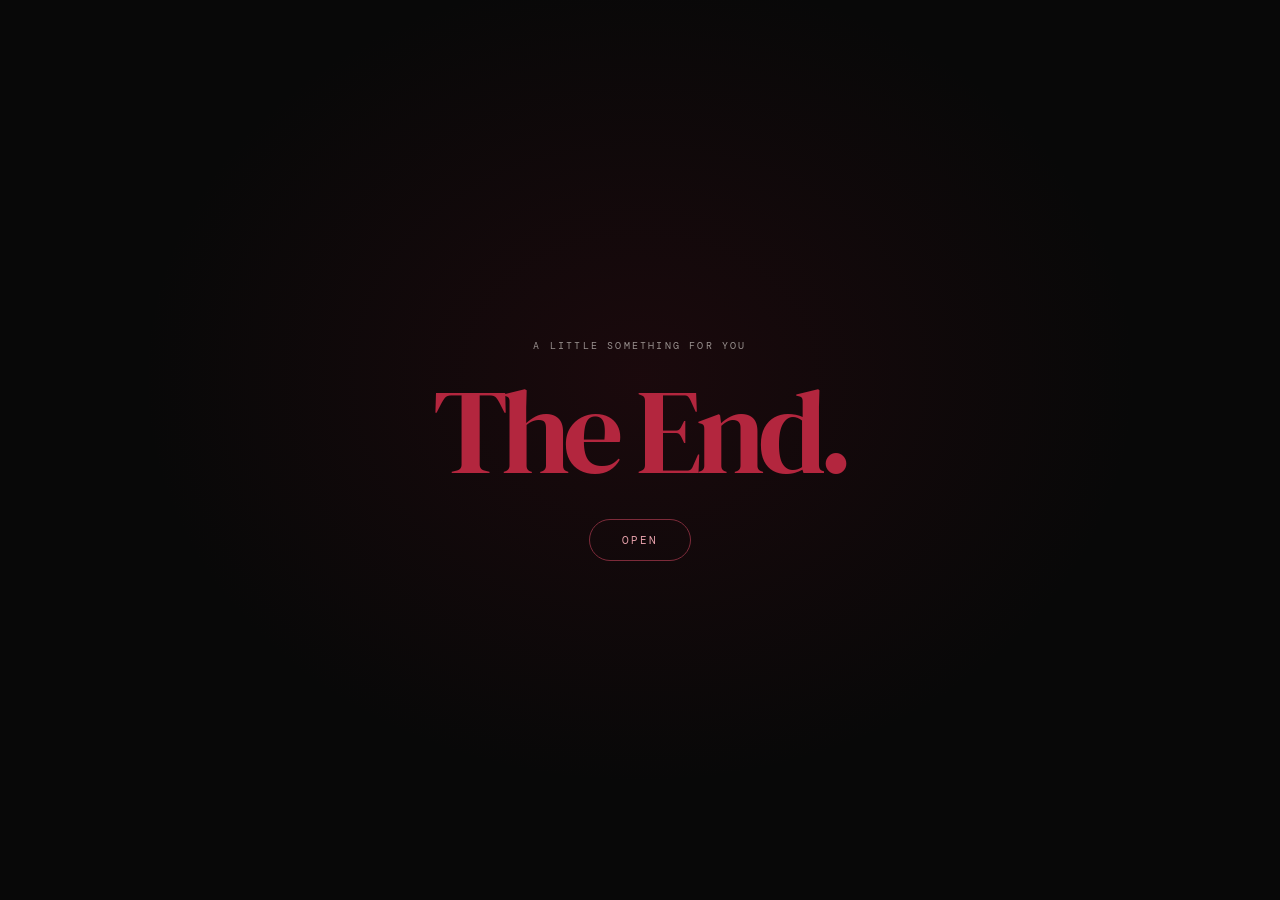
==== commit 0d778007: "Replace homepage with short apology and music intro" ====
--- a/index.html
+++ b/index.html
@@ -1,258 +1,105 @@
 <!doctype html>
 <html lang="en">
 <head>
-<meta charset="utf-8">
-<meta name="viewport" content="width=device-width,initial-scale=1,viewport-fit=cover">
-<meta name="theme-color" content="#21191c">
-<title>our little place ♡</title>
-<link rel="preconnect" href="https://fonts.googleapis.com">
-<link rel="preconnect" href="https://fonts.gstatic.com" crossorigin>
-<link href="https://fonts.googleapis.com/css2?family=DM+Mono:wght@400;500&family=DM+Serif+Display:ital@0;1&family=Quicksand:wght@400;500;600;700&display=swap" rel="stylesheet">
-<style>
-:root{--paper:#f7efe9;--paper2:#fffaf7;--ink:#30252a;--muted:#806d73;--red:#a93652;--line:#d8c5c7;--dark:#21191c;--serif:"DM Serif Display",serif;--sans:Quicksand,sans-serif;--mono:"DM Mono",monospace}
-*{box-sizing:border-box}html,body{margin:0;width:100%;height:100%;overflow:hidden;background:var(--dark);color:var(--ink);font-family:var(--sans)}
-button,input,textarea{font:inherit}button{cursor:pointer;-webkit-tap-highlight-color:transparent}
-#app{width:100%;height:100%;position:relative}
-.slide{position:absolute;inset:0;display:none;overflow:auto;padding:clamp(22px,4vw,55px);padding-bottom:90px;background:var(--paper)}
-.slide.active{display:flex;flex-direction:column;animation:in .35s ease}
-@keyframes in{from{opacity:0;transform:translateX(20px)}to{opacity:1;transform:none}}
-.grain{position:fixed;inset:0;pointer-events:none;z-index:50;opacity:.035;background-image:url("data:image/svg+xml,%3Csvg xmlns='http://www.w3.org/2000/svg' width='160' height='160'%3E%3Cfilter id='n'%3E%3CfeTurbulence baseFrequency='.8' numOctaves='3' stitchTiles='stitch'/%3E%3C/filter%3E%3Crect width='100%25' height='100%25' filter='url(%23n)'/%3E%3C/svg%3E")}
-.top{display:flex;justify-content:space-between;align-items:center;font:10px var(--mono);color:var(--muted);letter-spacing:.08em}
-.brand{border:0;background:transparent;color:var(--ink);padding:5px 0}.brand span{color:var(--red)}
-h1,h2{font-family:var(--serif);font-weight:400;letter-spacing:-.055em;line-height:.9;margin:0}h1{font-size:clamp(70px,12vw,155px)}h2{font-size:clamp(55px,9vw,115px)}em{color:var(--red)}
-.eyebrow{font:10px var(--mono);letter-spacing:.14em;color:var(--red)}
-.center{justify-content:center;align-items:center;text-align:center}.center p{color:var(--muted)}
-.btn{border:1px solid var(--red);background:var(--red);color:#fff;padding:13px 20px;border-radius:3px;font:11px var(--mono);margin-top:22px}.ghost{background:transparent;color:var(--red)}
-.gate-box{width:min(500px,92vw);padding:clamp(28px,6vw,60px);background:var(--paper2);border:1px solid var(--line);box-shadow:0 25px 80px #0002}.gate-box h1{font-size:clamp(55px,9vw,100px);margin:18px 0}.gate-box p{color:var(--muted);font-size:13px}.gate-input{display:flex;gap:8px;margin-top:25px}.gate-input input{flex:1;min-width:0;border:1px solid var(--line);background:white;padding:14px;outline:none;font:13px var(--mono);text-align:center}.error{height:22px;color:var(--red);font:10px var(--mono);margin-top:12px}
-.hero{justify-content:center;max-width:1250px;margin:auto;width:100%}.hero h1{margin:22px 0}.hero .sub{font-size:16px;color:var(--muted);max-width:550px}.meta{font:9px var(--mono);color:var(--muted);margin-top:45px}
-.split{display:grid;grid-template-columns:1fr 1fr;gap:clamp(25px,6vw,90px);align-items:center;max-width:1200px;width:100%;margin:auto}.photo{width:100%;max-height:65vh;object-fit:cover;background:#fff;padding:12px;box-shadow:0 20px 60px #3b20251c;transform:rotate(-1.2deg)}.caption{font:16px var(--serif);margin-top:15px;text-align:center}
-.cards{display:grid;grid-template-columns:repeat(3,1fr);gap:14px;margin:35px 0;max-width:1000px}.card{border:1px solid var(--line);background:var(--paper2);padding:25px;min-height:170px;display:flex;flex-direction:column;justify-content:space-between}.card strong{font:25px var(--serif)}.card small{font:9px var(--mono);color:var(--muted)}
-.notes{display:grid;grid-template-columns:repeat(3,1fr);gap:12px;margin-top:25px}.note{border:0;min-height:145px;background:#f4dfb8;padding:22px;text-align:left;font:34px var(--serif);color:var(--red)}.note:nth-child(2n){background:#f1e8c8;transform:rotate(1deg)}.reveal{margin-top:20px;border-top:1px solid var(--line);padding:20px 0;font:23px var(--serif);color:var(--red);min-height:70px}
-.lore-list,.future-list,.when-list{display:grid;grid-template-columns:repeat(2,1fr);gap:12px;max-width:850px;margin-top:25px}.choice{border:1px solid var(--line);background:var(--paper2);padding:20px;text-align:left;font:18px var(--serif)}.dark{background:var(--dark);color:#fff5f1}.dark .top,.dark .soft{color:#cdbbc0}.dark .choice{background:transparent;border-color:#5e474d;color:#fff5f1}.dark .eyebrow{color:#ef8294}
-.timeline{max-width:850px;margin:35px auto;width:100%}.event{display:grid;grid-template-columns:150px 1fr;gap:25px;padding:24px 0;border-top:1px solid var(--line)}.event b{font:11px var(--mono);color:var(--red)}.event strong{font:25px var(--serif);font-weight:400}.event p{color:var(--muted);margin:5px 0}
-.gallery{display:grid;grid-template-columns:60px 1fr 60px;align-items:center;gap:15px;max-width:750px;width:100%;margin:25px auto}.gallery img{width:100%;height:min(58vh,600px);object-fit:cover;background:#fff;padding:12px;box-shadow:0 20px 60px #3b20251c}.arrow{border:1px solid var(--line);background:var(--paper2);border-radius:50%;width:48px;height:48px;color:var(--red);font-size:20px}.dots{text-align:center}.dot{width:7px;height:7px;border:0;border-radius:50%;background:var(--line);padding:0;margin:4px}.dot.active{background:var(--red)}
-.random{margin:35px auto;width:min(700px,100%);padding:45px;background:var(--paper2);border:1px solid var(--line);text-align:center}.random-text{font:28px var(--serif);min-height:80px;color:var(--red)}
-textarea{width:min(700px,100%);height:150px;margin-top:25px;border:1px solid var(--line);padding:18px;background:var(--paper2);outline:none;resize:none}.saved{width:min(700px,100%);margin-top:15px;padding:18px;background:#f4dfb8;font:18px var(--serif);min-height:30px}
-.footer{margin-top:auto;text-align:center;font:9px var(--mono);color:var(--muted)}
-.nav{position:fixed;left:50%;bottom:18px;transform:translateX(-50%);z-index:60;display:flex;gap:5px;padding:5px;background:#fffaf7ee;border:1px solid var(--line);border-radius:99px;box-shadow:0 10px 35px #0002}.nav button{border:0;background:transparent;padding:9px 13px;font:9px var(--mono);color:var(--muted);border-radius:99px}.nav button:hover{background:var(--paper);color:var(--red)}
-.nav .counter{padding:9px 8px;color:var(--red)}
-.toast{position:fixed;left:50%;bottom:90px;transform:translateX(-50%);z-index:80;background:#fffaf7;border:1px solid var(--line);padding:12px 18px;color:var(--red);font:12px var(--mono);display:none;max-width:90vw;text-align:center}.toast.show{display:block}
-@media(max-width:700px){.split{grid-template-columns:1fr}.cards,.notes{grid-template-columns:1fr 1fr}.cards .card{min-height:130px;padding:18px}.notes .note{min-height:105px;font-size:27px}.lore-list,.future-list,.when-list{grid-template-columns:1fr}.event{grid-template-columns:105px 1fr;gap:12px}.gallery{grid-template-columns:42px 1fr 42px}.gallery img{height:52vh}.nav{max-width:calc(100vw - 12px);overflow-x:auto;white-space:nowrap}.nav button{padding:8px 10px}.nav .counter{display:none}}
-</style>
+  <meta charset="utf-8">
+  <meta name="viewport" content="width=device-width, initial-scale=1">
+  <meta name="theme-color" content="#080808">
+  <title>The End.</title>
+  <link rel="preconnect" href="https://fonts.googleapis.com">
+  <link rel="preconnect" href="https://fonts.gstatic.com" crossorigin>
+  <link href="https://fonts.googleapis.com/css2?family=DM+Mono:wght@400&family=DM+Serif+Display:ital@0;1&family=Quicksand:wght@400;500;600&display=swap" rel="stylesheet">
+  <style>
+    :root { color-scheme: dark; --black:#080808; --red:#b3263e; --soft-red:#d45b6d; --white:#eee9e7; --muted:#99918f; --serif:"DM Serif Display",Georgia,serif; --sans:"Quicksand",sans-serif; --mono:"DM Mono",monospace; }
+    * { box-sizing:border-box; }
+    html,body { min-height:100%; background:var(--black); }
+    body { margin:0; min-height:100vh; overflow-x:hidden; background:radial-gradient(ellipse at 50% 38%,rgba(110,15,32,.12),transparent 52%),var(--black); color:var(--white); font-family:var(--sans); }
+    body::before { content:""; position:fixed; inset:0; pointer-events:none; opacity:.12; z-index:2; background-image:url("data:image/svg+xml,%3Csvg viewBox='0 0 180 180' xmlns='http://www.w3.org/2000/svg'%3E%3Cfilter id='n'%3E%3CfeTurbulence type='fractalNoise' baseFrequency='.8' numOctaves='3' stitchTiles='stitch'/%3E%3C/filter%3E%3Crect width='100%25' height='100%25' filter='url(%23n)' opacity='.35'/%3E%3C/svg%3E"); }
+    .intro { position:fixed; inset:0; z-index:10; display:grid; place-items:center; padding:24px; text-align:center; background:radial-gradient(ellipse at 50% 42%,rgba(110,15,32,.18),transparent 55%),#080808; transition:opacity .9s ease,visibility .9s ease; }
+    .intro.is-opening { opacity:0; visibility:hidden; pointer-events:none; }
+    .intro-inner { display:flex; flex-direction:column; align-items:center; }
+    .eyebrow { color:var(--muted); font:10px var(--mono); letter-spacing:.22em; text-transform:uppercase; }
+    .intro h1 { margin:25px 0 34px; color:var(--red); font:400 clamp(70px,14vw,120px)/.9 var(--serif); letter-spacing:-.06em; }
+    .open-button { border:1px solid #7d2b3a; border-radius:99px; background:transparent; color:#e6a0aa; padding:13px 32px; font:11px var(--mono); letter-spacing:.2em; cursor:pointer; transition:background .25s,color .25s,transform .25s; }
+    .open-button:hover { background:#351019; color:#fff; transform:translateY(-2px); }
+    main { width:min(620px,calc(100% - 44px)); min-height:100svh; margin:0 auto; padding:12vh 0 10vh; display:flex; flex-direction:column; justify-content:center; opacity:0; transition:opacity 1.1s ease; }
+    main.is-visible { opacity:1; }
+    .letter h2 { margin:25px 0 30px; color:var(--red); font:400 clamp(58px,11vw,92px)/.95 var(--serif); letter-spacing:-.05em; }
+    .rule { width:54px; height:1px; background:var(--red); margin:0 0 30px; opacity:.8; }
+    p { margin:0 0 19px; color:#c8c0bd; font-size:15px; line-height:1.95; }
+    .signoff { margin-top:28px; color:var(--soft-red); font:italic 27px var(--serif); }
+    footer { margin-top:58px; color:#655d5b; font:9px var(--mono); letter-spacing:.16em; text-transform:uppercase; }
+    .music-toggle { position:fixed; right:24px; bottom:22px; z-index:5; border:1px solid #6d2935; border-radius:99px; background:#100b0c; color:#d45b6d; padding:11px 15px; font:10px var(--mono); letter-spacing:.08em; cursor:pointer; }
+    .music-toggle:hover,.music-toggle.playing { background:#351019; color:#f0a0aa; }
+    @keyframes rise { from { opacity:0; transform:translateY(14px); } to { opacity:1; transform:translateY(0); } }
+    .letter > * { animation:rise .9s both; }
+    .letter h2 { animation-delay:.12s; } .rule { animation-delay:.2s; } .letter p { animation-delay:.28s; } footer { animation:rise .9s .45s both; }
+    @media(max-width:520px) { main { padding-top:10vh; padding-bottom:12vh; } p { font-size:14px; line-height:1.9; } .music-toggle { right:15px; bottom:15px; } }
+    @media(prefers-reduced-motion:reduce) { *,*::before,*::after { animation:none!important; transition:none!important; } }
+  </style>
 </head>
 <body>
-<div id="app">
-<div class="grain"></div>
+  <audio id="ourSong" preload="auto" loop src="assets/Those_Eyes_-_New_West_(mp3.pm).mp3"></audio>
+  <section class="intro" id="intro" aria-label="Opening screen">
+    <div class="intro-inner">
+      <span class="eyebrow">A little something for you</span>
+      <h1>The End.</h1>
+      <button class="open-button" id="openButton" type="button">OPEN</button>
+    </div>
+  </section>
+  <main id="letterPage">
+    <article class="letter">
+      <span class="eyebrow">For you · sincerely</span>
+      <h2>I'm sorry.</h2>
+      <div class="rule" aria-hidden="true"></div>
+      <p>I'm truly sorry for hurting you and for the ways I may have made things harder. I know an apology can't undo that, but I wanted you to know that I mean it.</p>
+      <p>If you ever feel like talking, or if you ever need me, you can reach out whenever you want. No pressure, no expectations. I'll be here.</p>
+      <p class="signoff">Take care of yourself.</p>
+    </article>
+    <footer>Wishing you nothing but good things.</footer>
+  </main>
+  <button class="music-toggle" id="musicToggle" type="button" aria-pressed="false">♫ pause song</button>
+  <script>
+    const song = document.getElementById('ourSong');
+    const intro = document.getElementById('intro');
+    const openButton = document.getElementById('openButton');
+    const letterPage = document.getElementById('letterPage');
+    const toggle = document.getElementById('musicToggle');
+    toggle.hidden = true;
 
-<section class="slide active center" id="gate">
-  <div class="gate-box">
-    <div class="eyebrow">PRIVATE SPACE • JUST US</div>
-    <h1>hey.<br><em>you're here.</em></h1>
-    <p>Some things should still have a password.</p>
-    <div class="gate-input">
-      <input id="password" type="password" autocomplete="off" placeholder="the password">
-      <button class="btn" id="unlock" type="button">enter</button>
-    </div>
-    <div class="error" id="gateError"></div>
-    <div class="meta">27.09.2026 — our little place</div>
-  </div>
-</section>
+    openButton.addEventListener('click', () => {
+      // Playback begins directly within the user's click to satisfy browser autoplay rules.
+      const playback = song.play();
+      intro.classList.add('is-opening');
+      letterPage.classList.add('is-visible');
+      toggle.hidden = false;
+      playback.then(() => {
+        toggle.textContent = '♫ pause song';
+        toggle.classList.add('playing');
+        toggle.setAttribute('aria-pressed', 'true');
+      }).catch(() => {
+        toggle.textContent = '♪ tap to play';
+        toggle.classList.remove('playing');
+        toggle.setAttribute('aria-pressed', 'false');
+      });
+    });
 
-<section class="slide hero" id="s1">
-  <div class="top"><span class="brand">our little place <span>♡</span></span><span>01 / 11</span></div>
-  <div style="margin:auto 0"><div class="eyebrow">WELCOME BACK</div><h1>okay.<br><em>we're good.</em></h1><p class="sub">No apology this time. No dramatic ending. Just a little corner of the internet that belongs to us.</p><button class="btn" data-next type="button">come in →</button></div>
-  <div class="footer">V2 • 27.09.2026</div>
-</section>
-
-<section class="slide" id="s2">
-  <div class="top"><span class="eyebrow">02 • THE IDEA</span><span>our little place</span></div>
-  <div class="split">
-    <div><h2>not a<br><em>presentation.</em></h2><p class="sub">Okay, technically it is one now. But the point is that you can come back here whenever you want. There is no finish line.</p></div>
-    <div class="card"><small>RULE 01</small><strong>Nothing here has to be important.</strong><small>ordinary things count too.</small></div>
-  </div>
-</section>
-
-<section class="slide" id="s3">
-  <div class="top"><span class="eyebrow">03 • THE PHOTO WALL</span><span>little pieces of us</span></div>
-  <div class="gallery">
-    <button class="arrow" id="prev" type="button">←</button>
-    <img id="photo" src="assets/20260913145619135.jpg" alt="memory">
-    <button class="arrow" id="next" type="button">→</button>
-  </div>
-  <div class="dots" id="dots"></div>
-  <div class="footer">some things don't need a caption.</div>
-</section>
-
-<section class="slide" id="s4">
-  <div class="top"><span class="eyebrow">04 • THINGS I WANTED TO TELL YOU</span><span>drawer 01</span></div>
-  <h2 style="margin-top:auto">a few<br><em>things.</em></h2>
-  <div class="notes">
-    <button class="note" data-note="I still like spending time with you even when we're doing absolutely nothing." type="button">01</button>
-    <button class="note" data-note="Sometimes I see something and my first thought is that I need to tell you." type="button">02</button>
-    <button class="note" data-note="You are unfortunately still my favourite person." type="button">03</button>
-    <button class="note" data-note="I know we won't get everything right. I still want all the ordinary days with you." type="button">04</button>
-    <button class="note" data-note="You make normal days feel like they belong to us." type="button">05</button>
-    <button class="note" data-note="For the record: I love you. No elaborate website required this time." type="button">06</button>
-  </div>
-  <div class="reveal" id="noteReveal">pick one.</div>
-</section>
-
-<section class="slide dark" id="s5">
-  <div class="top"><span class="eyebrow">05 • OUR COMPLETELY UNNECESSARY LORE</span><span>drawer 02</span></div>
-  <h2 style="margin-top:35px">the lore<br><em>department.</em></h2>
-  <div class="lore-list">
-    <button class="choice" data-lore="bhopal" type="button">Bhopal / MUN</button>
-    <button class="choice" data-lore="taobao" type="button">Tao Bao</button>
-    <button class="choice" data-lore="1903" type="button">19.03.2026</button>
-    <button class="choice" data-lore="2003" type="button">20.03.2026</button>
-  </div>
-  <div class="reveal" id="loreReveal">choose a piece of lore.</div>
-</section>
-
-<section class="slide" id="s6">
-  <div class="top"><span class="eyebrow">06 • THE TIMELINE</span><span>how we got here</span></div>
-  <div class="timeline">
-    <div class="event"><b>Bhopal</b><div><strong>MUN + that night walk</strong><p>Before everything had a name.</p></div></div>
-    <div class="event"><b>TAO BAO</b><div><strong>First date</strong><p>One of the little facts that became ours.</p></div></div>
-    <div class="event"><b>19.03.2026</b><div><strong>More than best friends</strong><p>That happened.</p></div></div>
-    <div class="event"><b>20.03.2026</b><div><strong>Officially us</strong><p>The date this whole thing keeps coming back to.</p></div></div>
-    <div class="event"><b>27.09.2026</b><div><strong>This little place began</strong><p>V2. No apology. Just us.</p></div></div>
-  </div>
-</section>
-
-<section class="slide" id="s7">
-  <div class="top"><span class="eyebrow">07 • THINGS WE HAVEN'T DONE YET</span><span>drawer 03</span></div>
-  <h2 style="margin-top:35px">still<br><em>to do.</em></h2>
-  <div class="future-list">
-    <button class="choice" data-future="date" type="button">another proper date</button>
-    <button class="choice" data-future="trip" type="button">a place we've never been</button>
-    <button class="choice" data-future="food" type="button">a meal we haven't tried</button>
-    <button class="choice" data-future="random" type="button">something completely stupid</button>
-  </div>
-  <div class="reveal" id="futureReveal">pick one. we'll get there.</div>
-</section>
-
-<section class="slide" id="s8">
-  <div class="top"><span class="eyebrow">08 • OPEN WHEN</span><span>little drawer</span></div>
-  <h2 style="margin-top:35px">open when<br><em>you need me.</em></h2>
-  <div class="when-list">
-    <button class="choice" data-when="angry" type="button">you're angry at me</button>
-    <button class="choice" data-when="miss" type="button">you miss me</button>
-    <button class="choice" data-when="bad" type="button">today was bad</button>
-    <button class="choice" data-when="sleep" type="button">you can't sleep</button>
-    <button class="choice" data-when="laugh" type="button">you need to laugh</button>
-    <button class="choice" data-when="love" type="button">you just want me</button>
-  </div>
-  <div class="reveal" id="whenReveal"></div>
-</section>
-
-<section class="slide" id="s9">
-  <div class="top"><span class="eyebrow">09 • RANDOM US</span><span>because why not</span></div>
-  <div class="random">
-    <div class="eyebrow">PRESS THE BUTTON</div>
-    <div class="random-text" id="randomText">you never know what you'll get.</div>
-    <button class="btn" id="randomBtn" type="button">surprise me</button>
-  </div>
-  <div class="footer">there is absolutely no reason this exists.</div>
-</section>
-
-<section class="slide" id="s10">
-  <div class="top"><span class="eyebrow">10 • A LITTLE SPACE FOR LATER</span><span>leave something for us</span></div>
-  <div style="max-width:800px;margin:auto;width:100%">
-    <h2>add something<br><em>for later.</em></h2>
-    <p style="color:var(--muted)">A memory, thought, inside joke, or something completely pointless. It stays on this browser.</p>
-    <textarea id="memory" maxlength="180" placeholder="something only we need to remember..."></textarea>
-    <button class="btn" id="save" type="button">keep it here →</button>
-    <div class="saved" id="saved"></div>
-  </div>
-</section>
-
-<section class="slide center" id="s11">
-  <div>
-    <div class="eyebrow">11 • ONE LAST THING</div>
-    <h1>this isn't<br><em>the end.</em></h1>
-    <p>There will be more photos.<br>More stupid stories.<br>More dates.<br>More us.</p>
-    <div class="meta">27.09.2026 → ∞</div>
-  </div>
-</section>
-
-<div class="nav" id="nav" style="display:none">
-  <button id="back" type="button">←</button>
-  <button class="counter" id="counter" type="button">1 / 11</button>
-  <button id="forward" type="button">→</button>
-  <button id="music" type="button">♪</button>
-</div>
-<div class="toast" id="toast"></div>
-<audio id="song" loop preload="auto" src="assets/Those_Eyes_-_New_West_(mp3.pm).mp3"></audio>
-</div>
-
-<script>
-(function(){
-'use strict';
-var unlocked=false,index=0,total=11;
-var slides=[];
-for(var i=1;i<=total;i++) slides.push(document.getElementById('s'+i));
-var nav=document.getElementById('nav'),counter=document.getElementById('counter'),toast=document.getElementById('toast');
-function show(n){
- if(!unlocked)return;
- index=Math.max(0,Math.min(total-1,n));
- slides.forEach(function(s,i){s.classList.toggle('active',i===index);});
- counter.textContent=(index+1)+' / '+total;
- document.getElementById('back').style.visibility=index===0?'hidden':'visible';
- document.getElementById('forward').textContent=index===total-1?'↺':'→';
- window.scrollTo(0,0);
-}
-function unlock(){
- var value=(document.getElementById('password').value||'').trim().toLowerCase().replace(/\s+/g,'');
- if(value==='bhondu'){
-   unlocked=true;
-   document.getElementById('gate').classList.remove('active');
-   nav.style.display='flex';
-   show(0);
- }else{
-   document.getElementById('gateError').textContent='nope. you know the password.';
-   document.getElementById('password').value='';
- }
-}
-document.getElementById('unlock').addEventListener('click',unlock);
-document.getElementById('password').addEventListener('keydown',function(e){if(e.key==='Enter')unlock();});
-document.getElementById('forward').addEventListener('click',function(){show(index===total-1?0:index+1);});
-document.getElementById('back').addEventListener('click',function(){show(index-1);});
-document.getElementById('counter').addEventListener('click',function(){show(0);});
-var photos=[
-['20260913145619135.jpg','this one just felt right'],['20260913145620022.jpg','you looked pretty here'],['20260913145623476.jpg','just us'],['20260913145623805.jpg','one of those moments'],['PXL_20260912_064556914.jpg','you'],['PXL_20260912_064649801.jpg','this face'],['PXL_20260915_085033379.jpg','you, being you'],['PXL_20260915_085042633.MP.jpg','a little moment together'],['PXL_20260925_072819836.jpg','dumb as always'],['PXL_20260925_072822775.jpg','another favourite'],['PXL_20260925_072831129.jpg','pretty as always'],['PXL_20260925_114406222.jpg','one more memory']];
-var pi=0,img=document.getElementById('photo'),dots=document.getElementById('dots');
-function setPhoto(n){pi=(n+photos.length)%photos.length;img.src='assets/'+photos[pi][0];dots.querySelectorAll('button').forEach(function(b,i){b.classList.toggle('active',i===pi);});}
-photos.forEach(function(_,i){var b=document.createElement('button');b.type='button';b.className='dot'+(i===0?' active':'');b.onclick=function(){setPhoto(i);};dots.appendChild(b);});
-document.getElementById('prev').onclick=function(){setPhoto(pi-1);};
-document.getElementById('next').onclick=function(){setPhoto(pi+1);};
-img.onclick=function(){setPhoto(pi+1);};
-function bindReveal(selector,id,map){document.querySelectorAll(selector).forEach(function(b){b.onclick=function(){document.getElementById(id).textContent=map[b.dataset[selector.replace('[data-','').replace(']','')]];};});}
-var notes=document.querySelectorAll('[data-note]');notes.forEach(function(b){b.onclick=function(){document.getElementById('noteReveal').textContent=b.dataset.note;}});
-var lore={bhopal:'Bhopal. MUN. That night walk near the hotel. Before everything had a name.',taobao:'Tao Bao. First date. One of the little facts that became ours.','1903':'19.03.2026. More than best friends.','2003':'20.03.2026. Officially us. The date this whole thing keeps coming back to.'};
-document.querySelectorAll('[data-lore]').forEach(function(b){b.onclick=function(){document.getElementById('loreReveal').textContent=lore[b.dataset.lore];}});
-var future={date:'Another date. No reason. Just us.',trip:'Somewhere neither of us has been yet.',food:'Something neither of us has ordered before.',random:'Something so stupid that we will remember it anyway.'};
-document.querySelectorAll('[data-future]').forEach(function(b){b.onclick=function(){document.getElementById('futureReveal').textContent=future[b.dataset.future];}});
-var when={angry:'Be angry. I can take it. Just come back and talk to me.',miss:'I probably miss you too. Unfortunately, this website still cannot teleport me.',bad:'Come here. Today being bad doesn’t mean tomorrow has to be.',sleep:'Put the phone down eventually. But before you do: I love you.',laugh:'Fine. Here is your reminder that you chose me voluntarily.',love:'Hi. I love you. That is all.'};
-document.querySelectorAll('[data-when]').forEach(function(b){b.onclick=function(){document.getElementById('whenReveal').textContent=when[b.dataset.when];}});
-var randoms=['Bhopal. That night. Still remember it.','Tao Bao. First date.','20.03.2026. Still us.','You are still unfortunately my favourite person.','This website exists because apparently normal communication was not enough.','Go look at a photo.','Come back tomorrow. I might have added something.','No message. Just a reminder: I love you.'];
-document.getElementById('randomBtn').onclick=function(){document.getElementById('randomText').textContent=randoms[Math.floor(Math.random()*randoms.length)];};
-var input=document.getElementById('memory'),saved=document.getElementById('saved');
-try{var old=localStorage.getItem('aruniV2Memory');if(old)saved.textContent=old;}catch(e){}
-document.getElementById('save').onclick=function(){var v=input.value.trim();if(!v){saved.textContent='write something first 😒';return;}try{localStorage.setItem('aruniV2Memory',v);}catch(e){}saved.textContent=v;input.value='';};
-var song=document.getElementById('song');
-document.getElementById('music').onclick=function(){if(song.paused){song.play().catch(function(){});this.textContent='♫';}else{song.pause();this.textContent='♪';}};
-document.addEventListener('keydown',function(e){
- if(e.target.tagName==='INPUT'||e.target.tagName==='TEXTAREA')return;
- if(e.key==='ArrowRight'||e.key===' '){e.preventDefault();show(index===total-1?0:index+1);}
- if(e.key==='ArrowLeft')show(index-1);
-});
-var touchX=0;
-document.addEventListener('touchstart',function(e){if(e.touches.length===1)touchX=e.touches[0].clientX;},{passive:true});
-document.addEventListener('touchend',function(e){if(!unlocked)return;var dx=e.changedTouches[0].clientX-touchX;if(Math.abs(dx)>60)show(index+(dx<0?1:-1));},{passive:true});
-var secret='';
-document.addEventListener('keydown',function(e){if(e.target.tagName==='INPUT'||e.target.tagName==='TEXTAREA')return;secret=(secret+e.key.toLowerCase()).slice(-8);if(secret==='iloveyou'){toast.textContent='I know. I love you too. ♡';toast.classList.add('show');setTimeout(function(){toast.classList.remove('show');},2500);secret='';}if(secret==='taobao'){show(4);document.getElementById('loreReveal').textContent='You found it. Tao Bao. First date. ♡';secret='';}});
-})();
-</script>
+    toggle.addEventListener('click', async () => {
+      if (song.paused) {
+        try {
+          await song.play();
+          toggle.textContent = '♫ pause song';
+          toggle.classList.add('playing');
+          toggle.setAttribute('aria-pressed', 'true');
+        } catch (error) {
+          toggle.textContent = '♪ tap to play';
+        }
+      } else {
+        song.pause();
+        toggle.textContent = '♪ play our song';
+        toggle.classList.remove('playing');
+        toggle.setAttribute('aria-pressed', 'false');
+      }
+    });
+  </script>
 </body>
 </html>
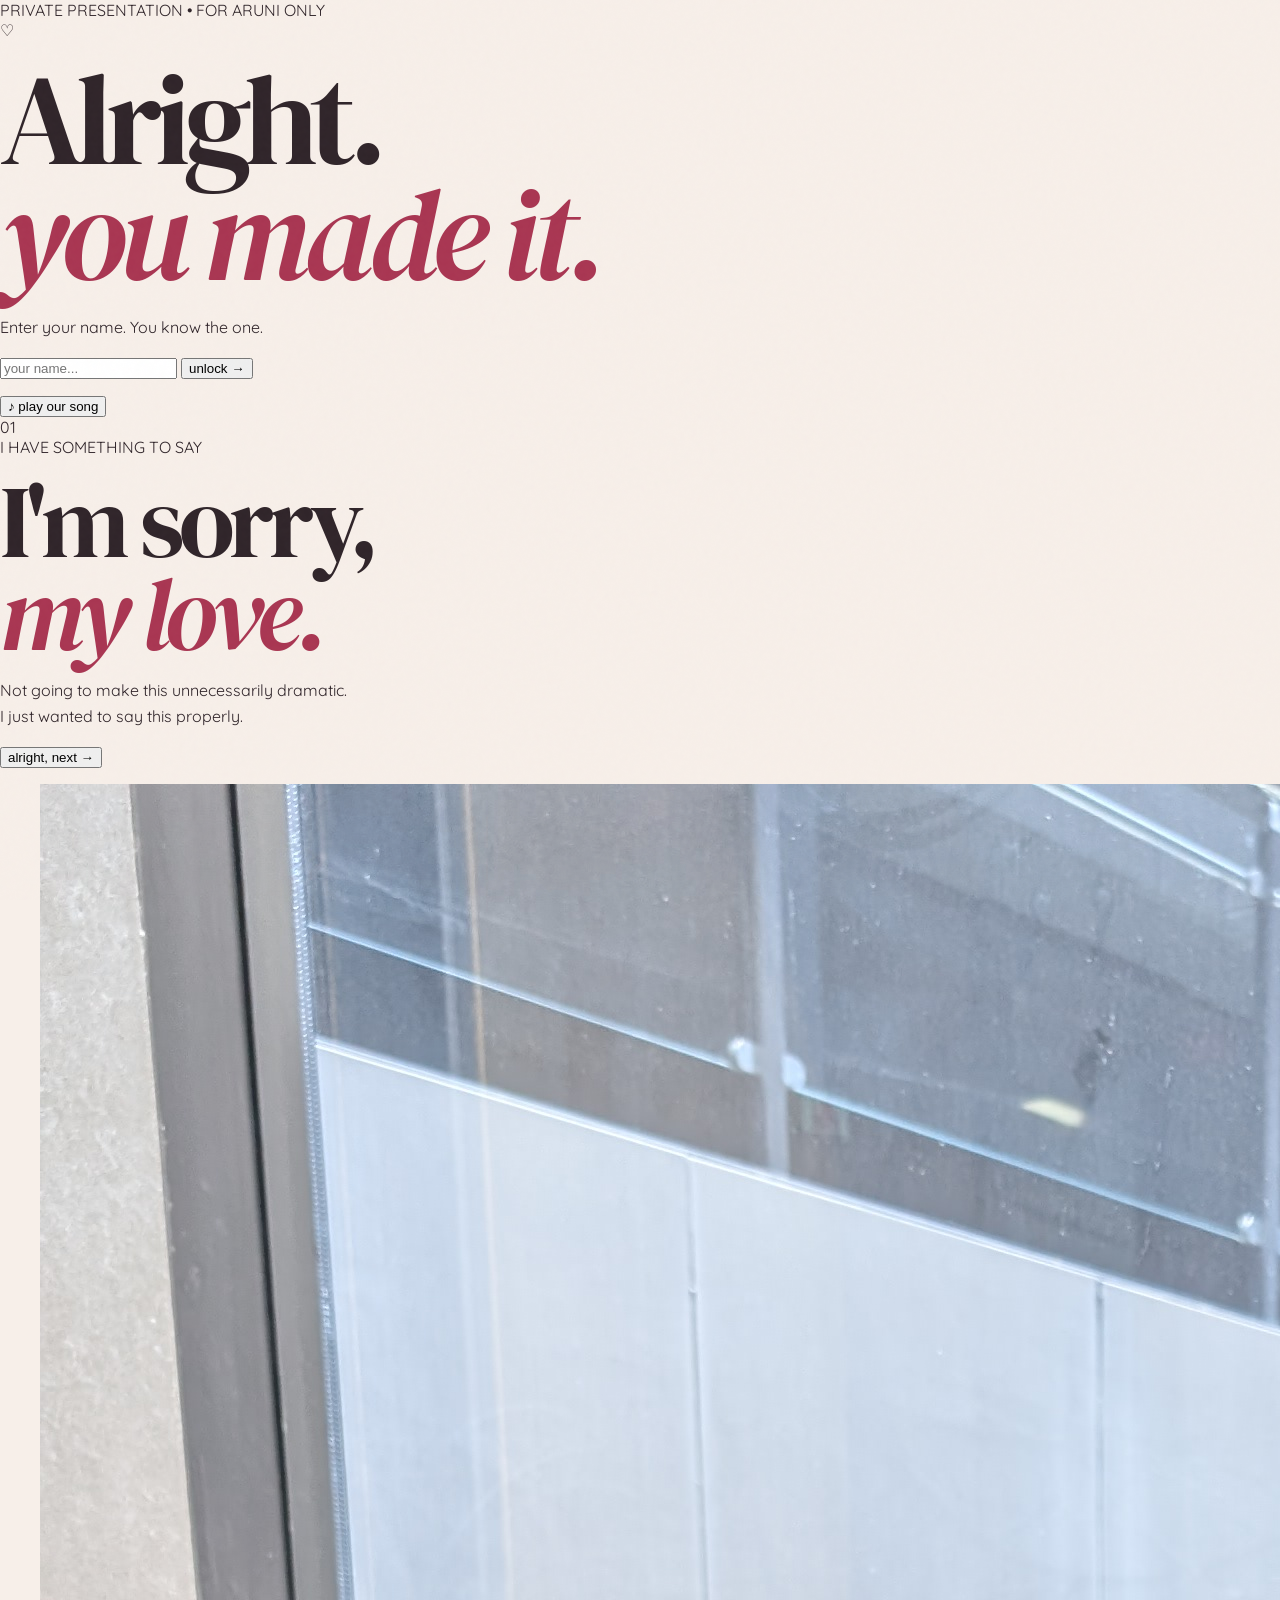
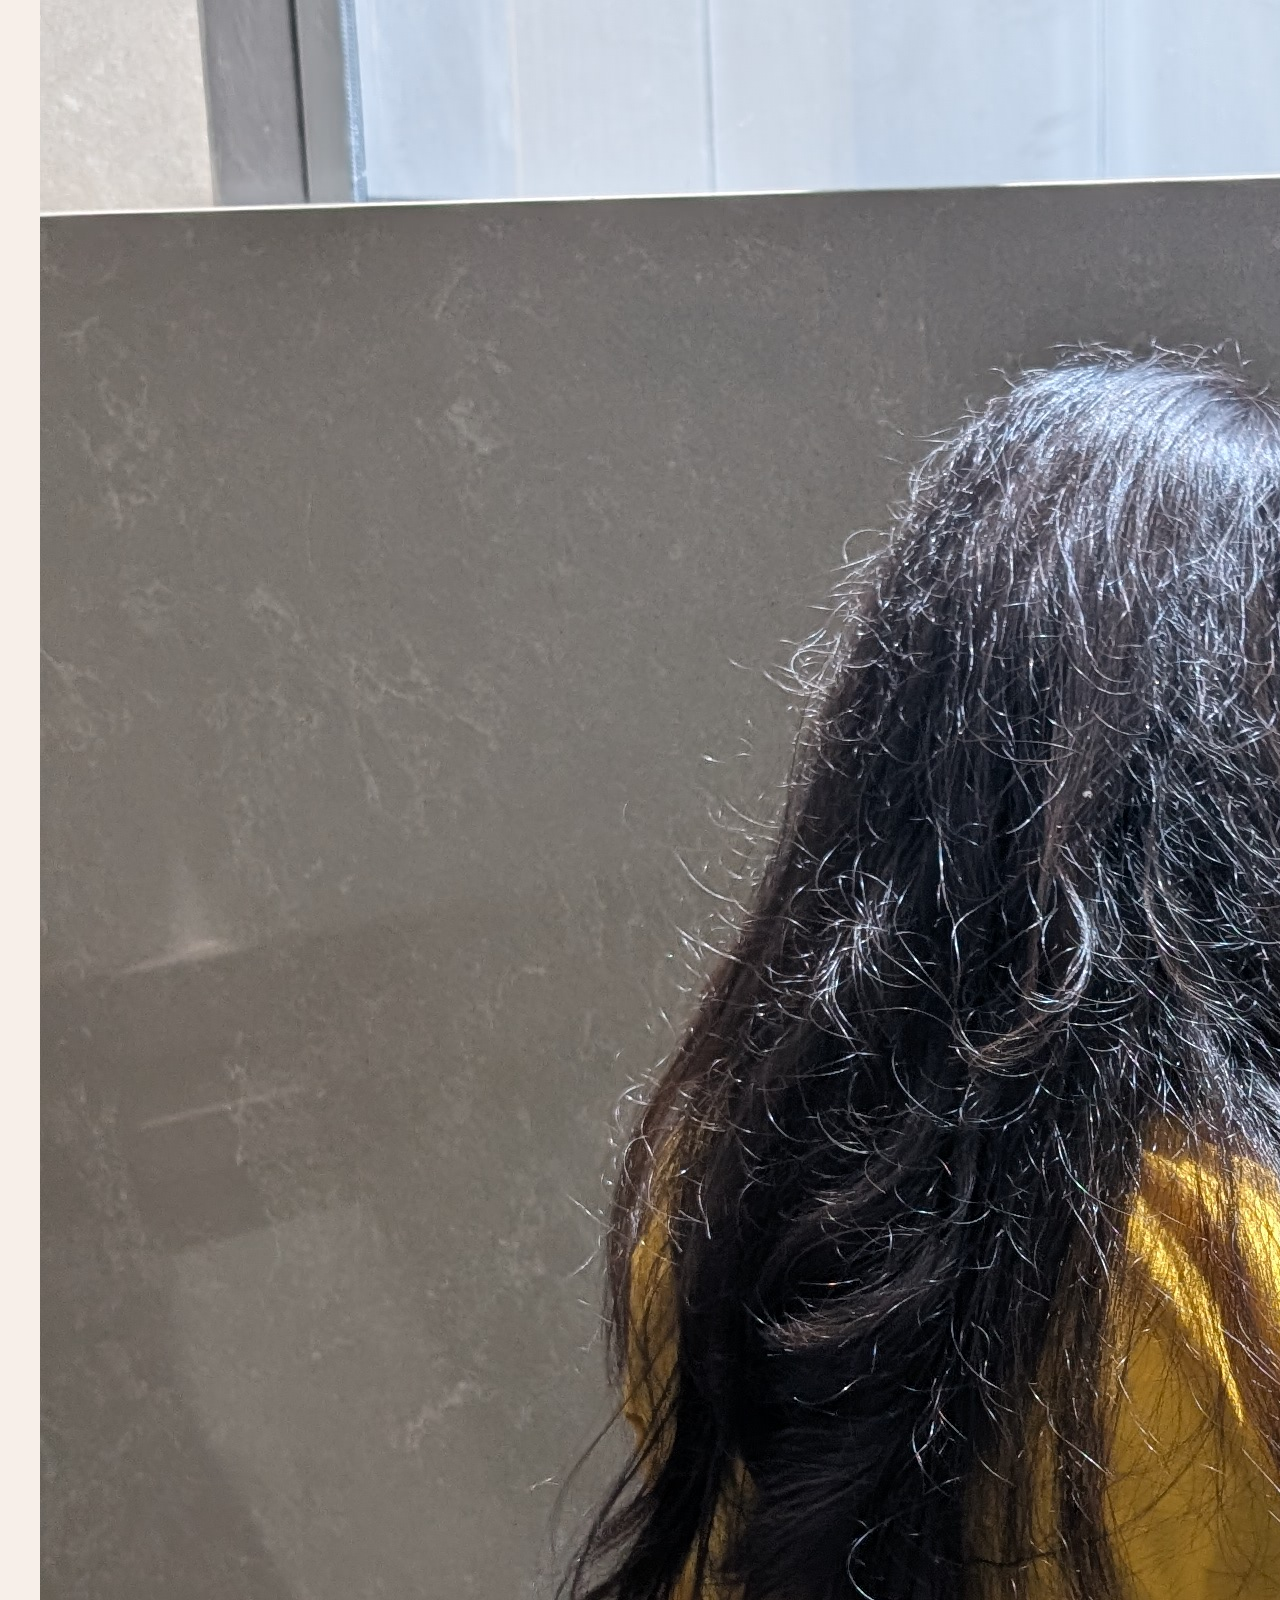
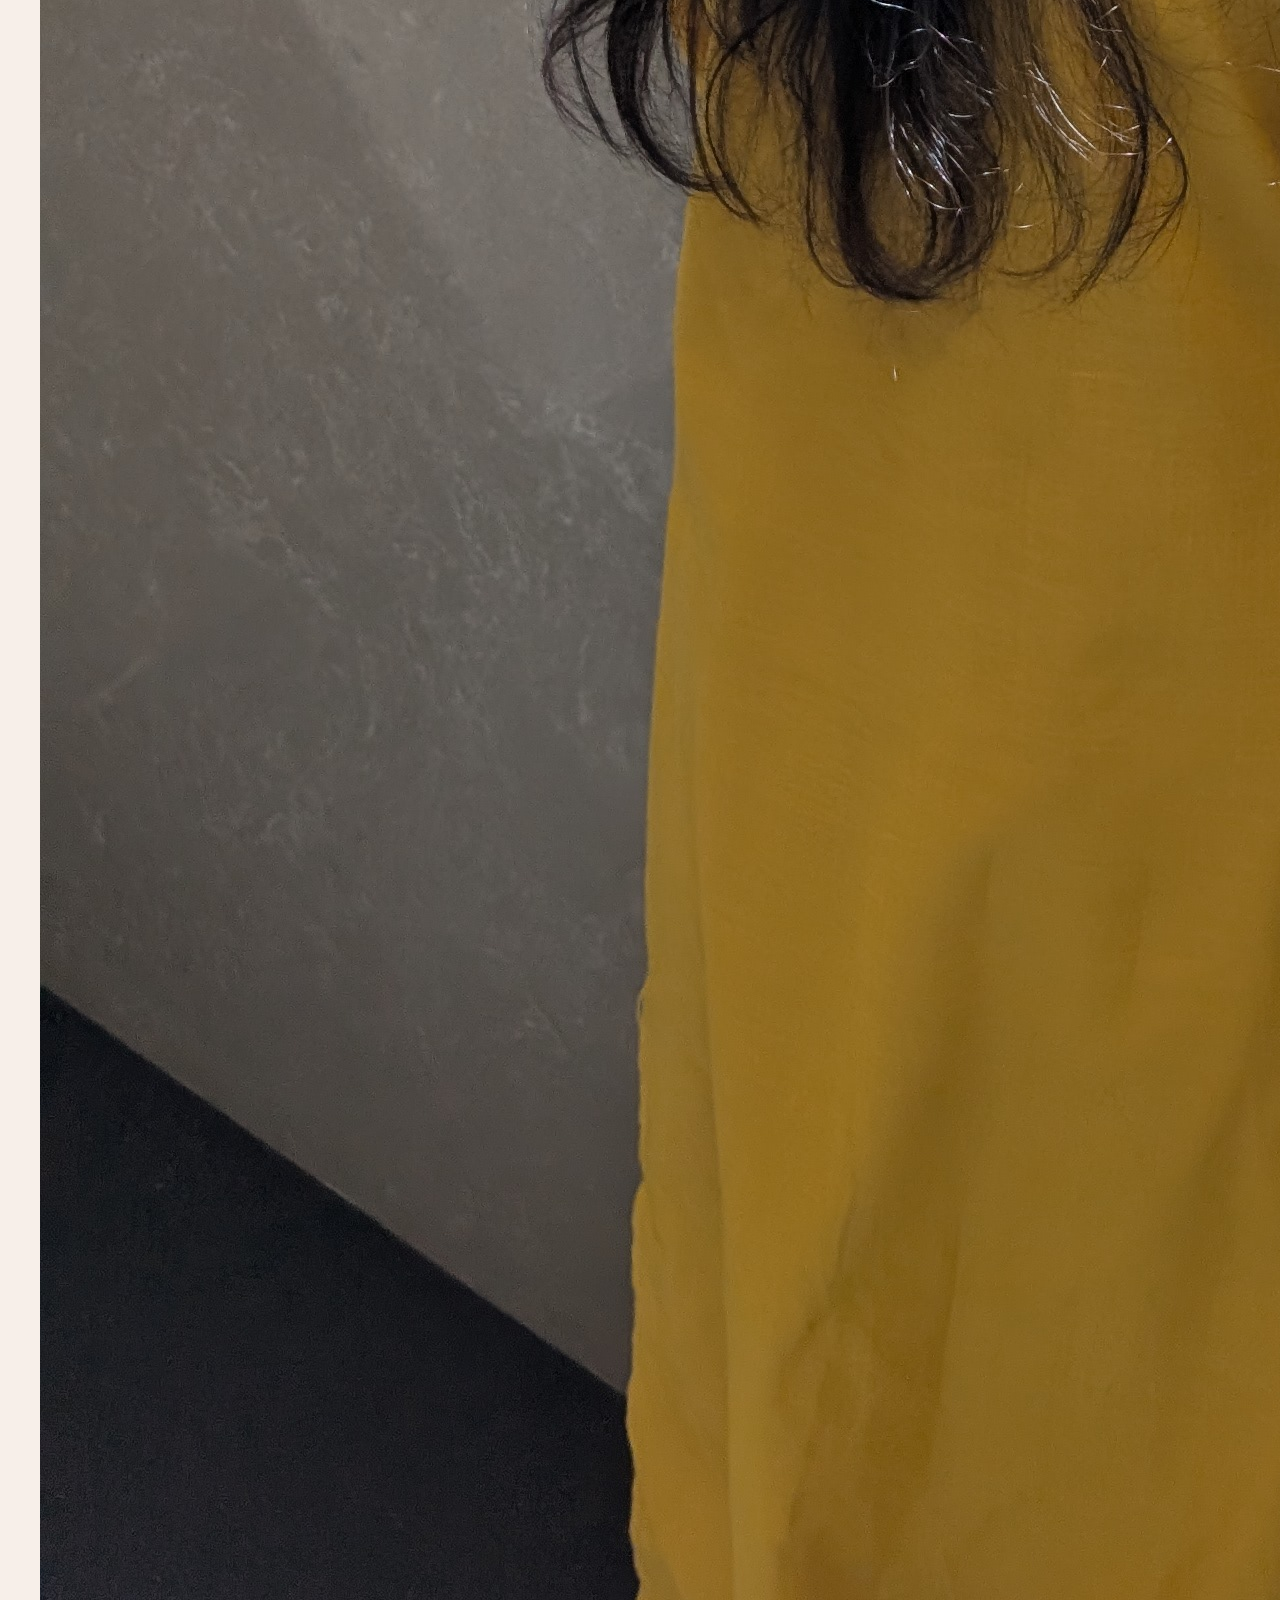
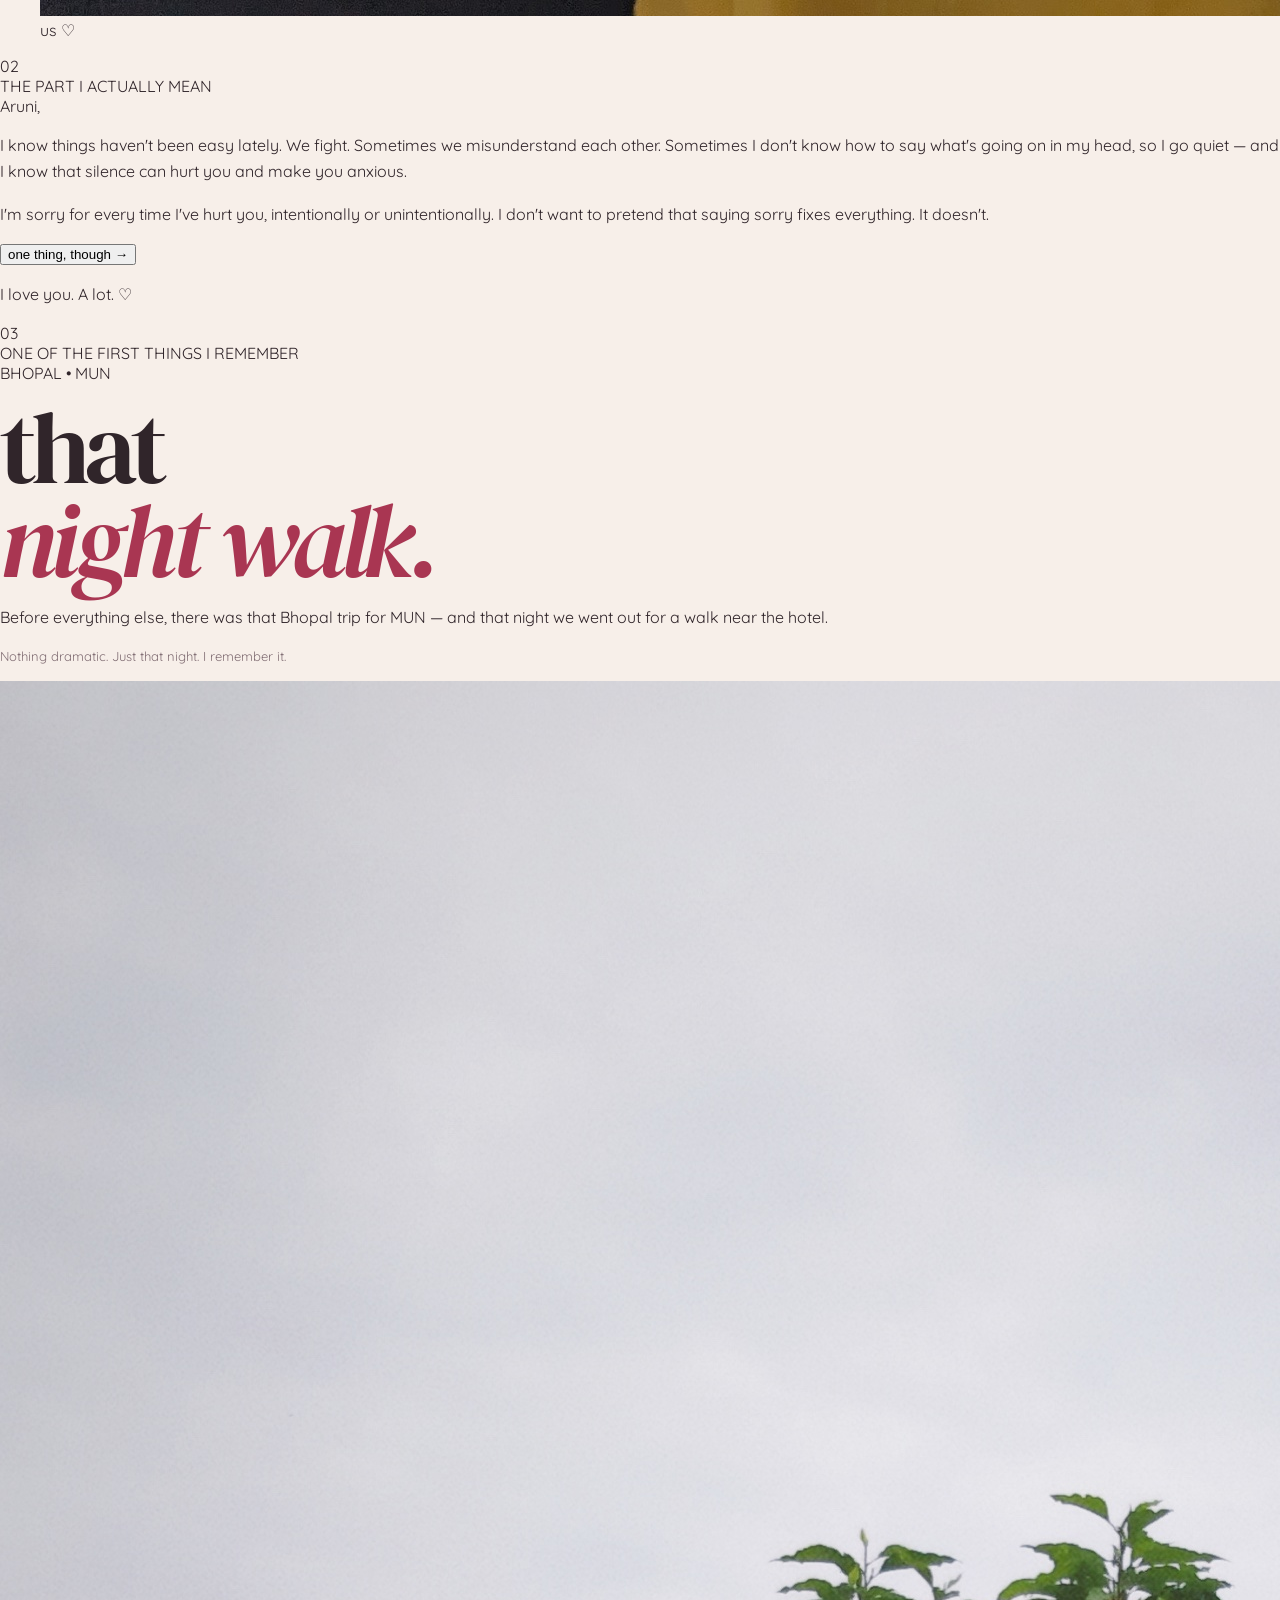
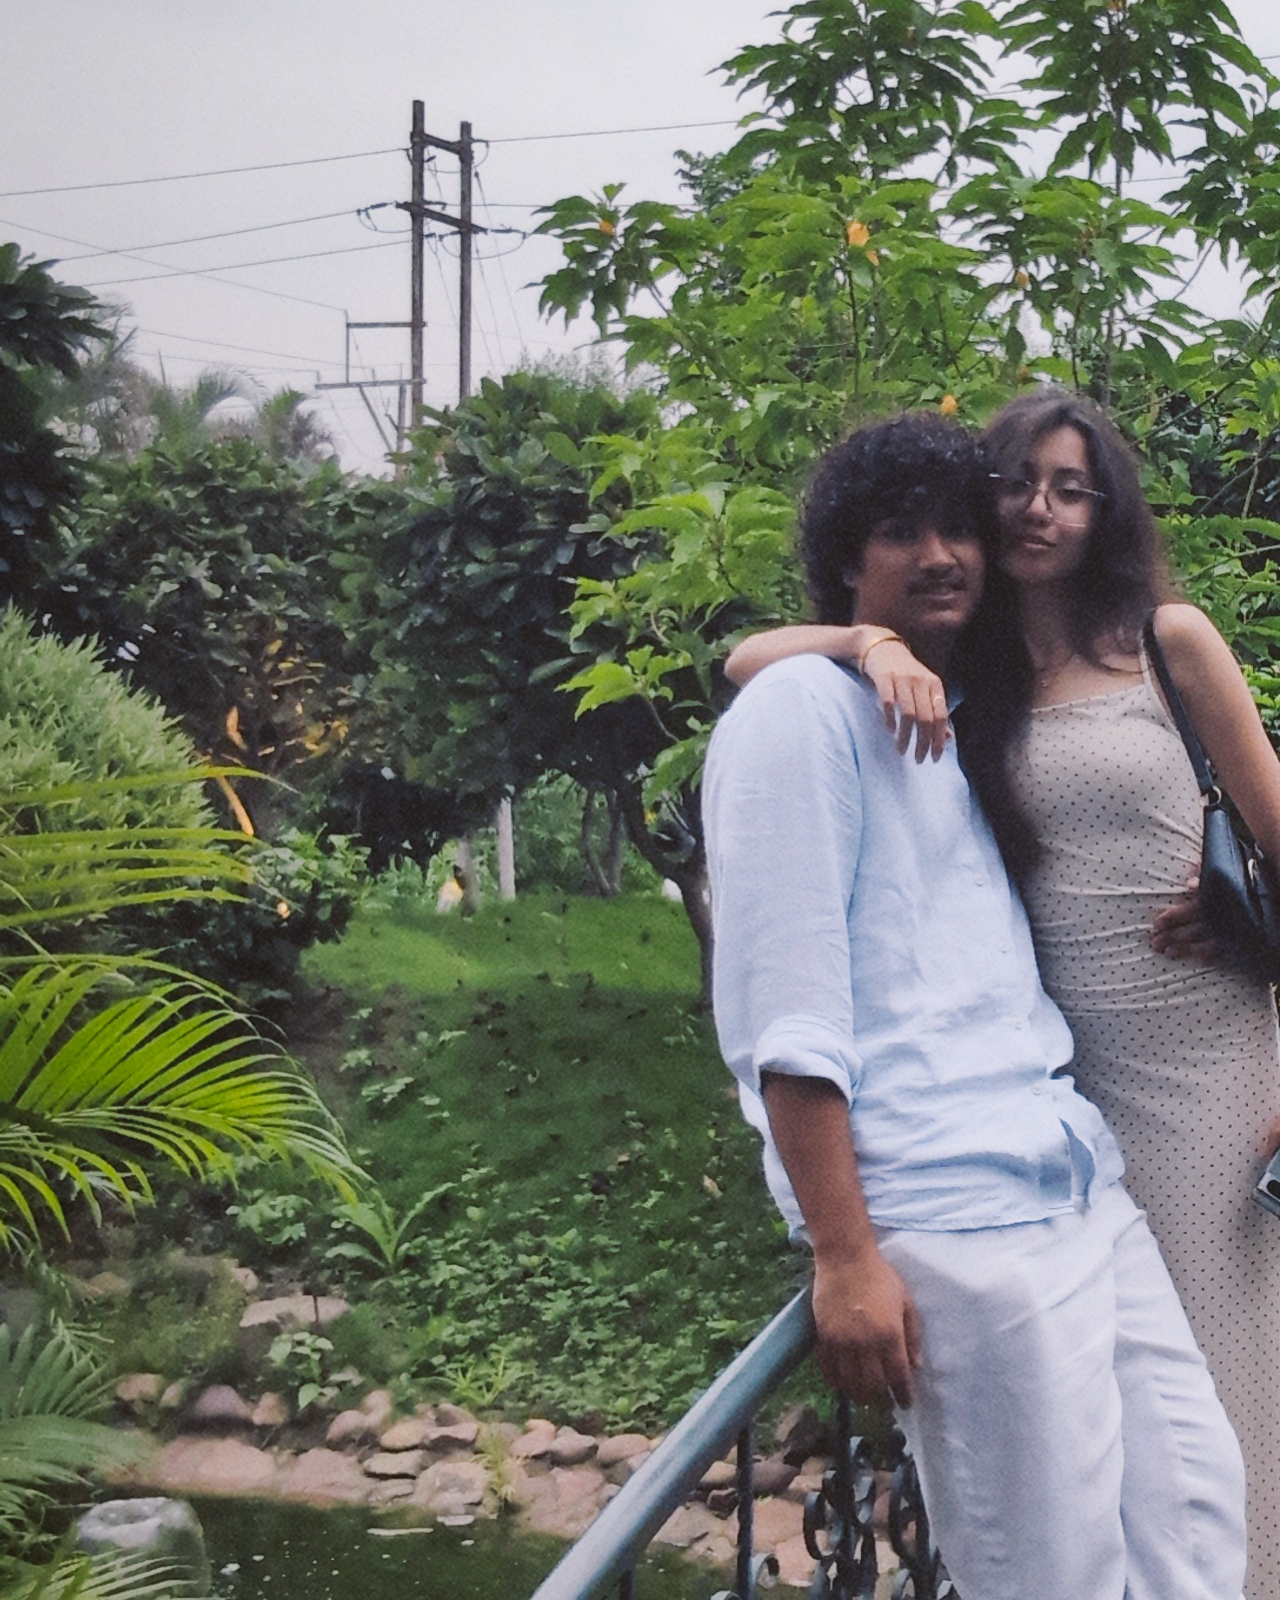
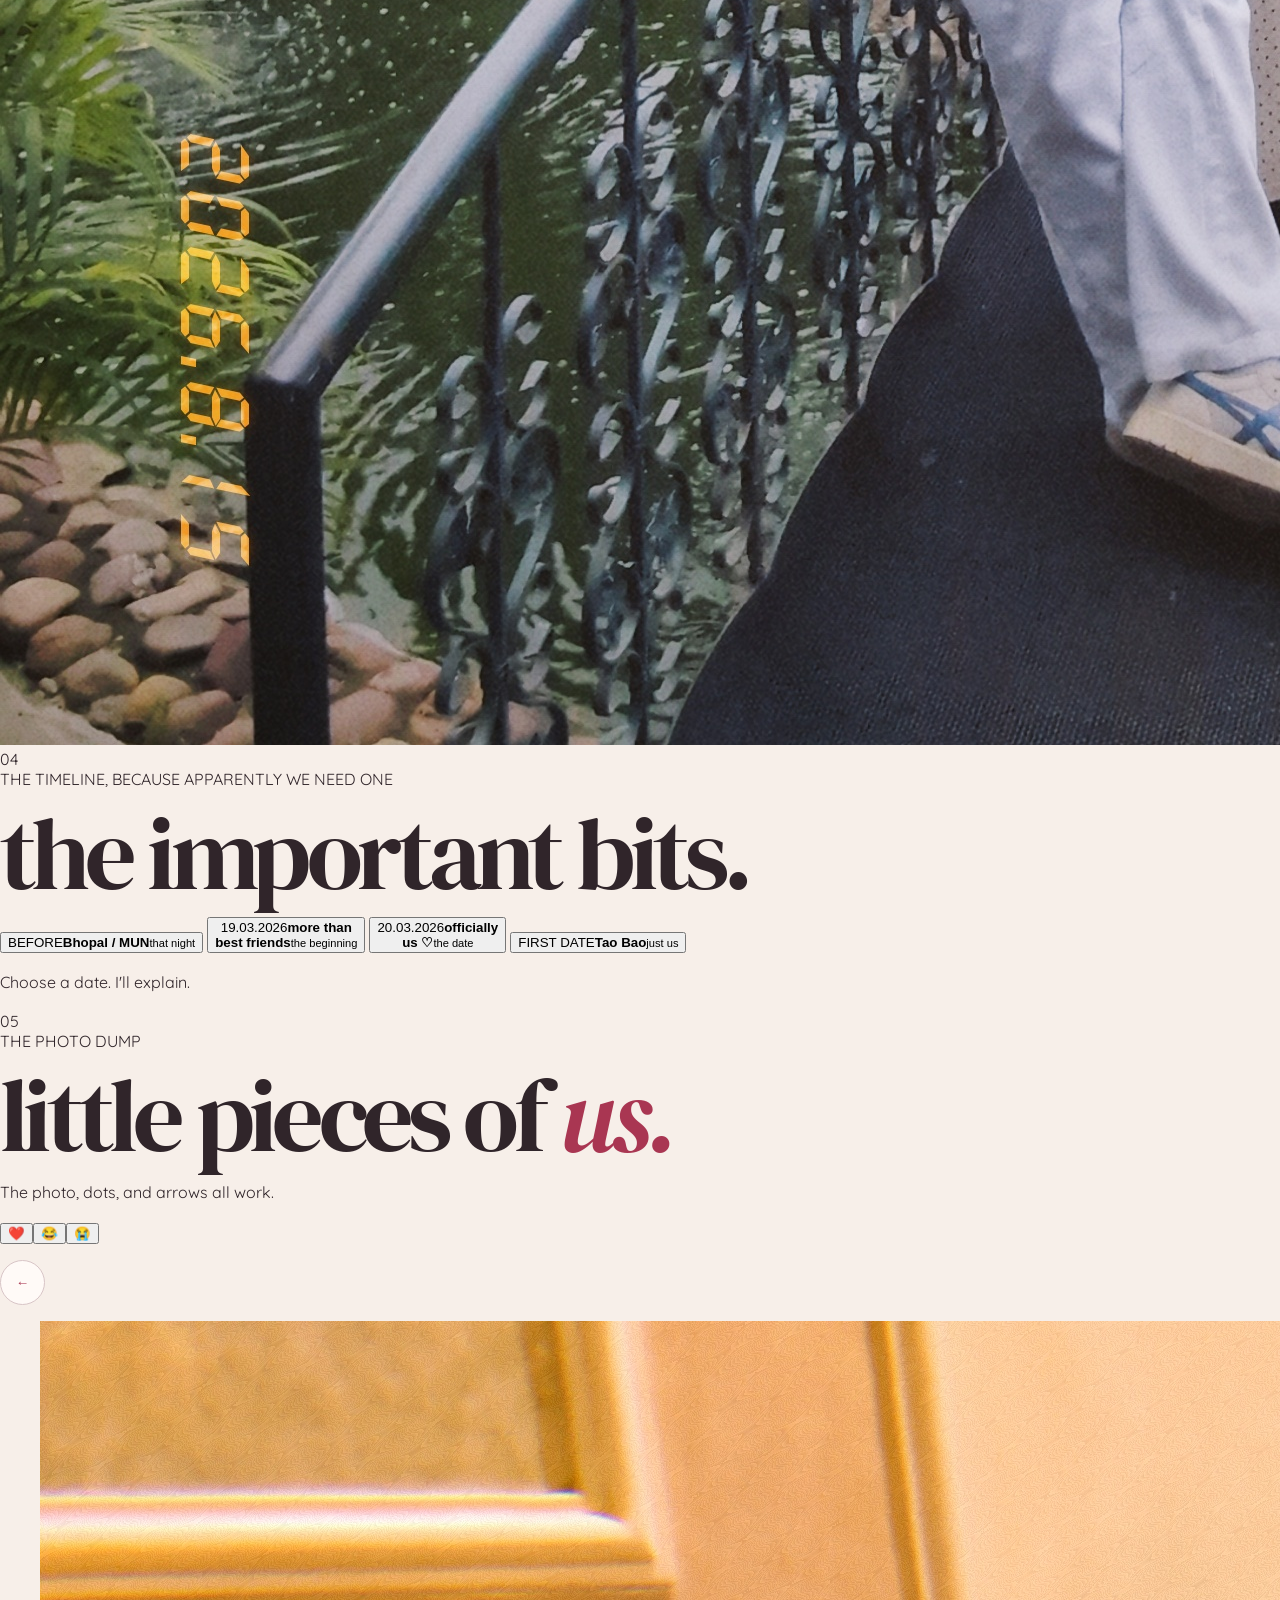
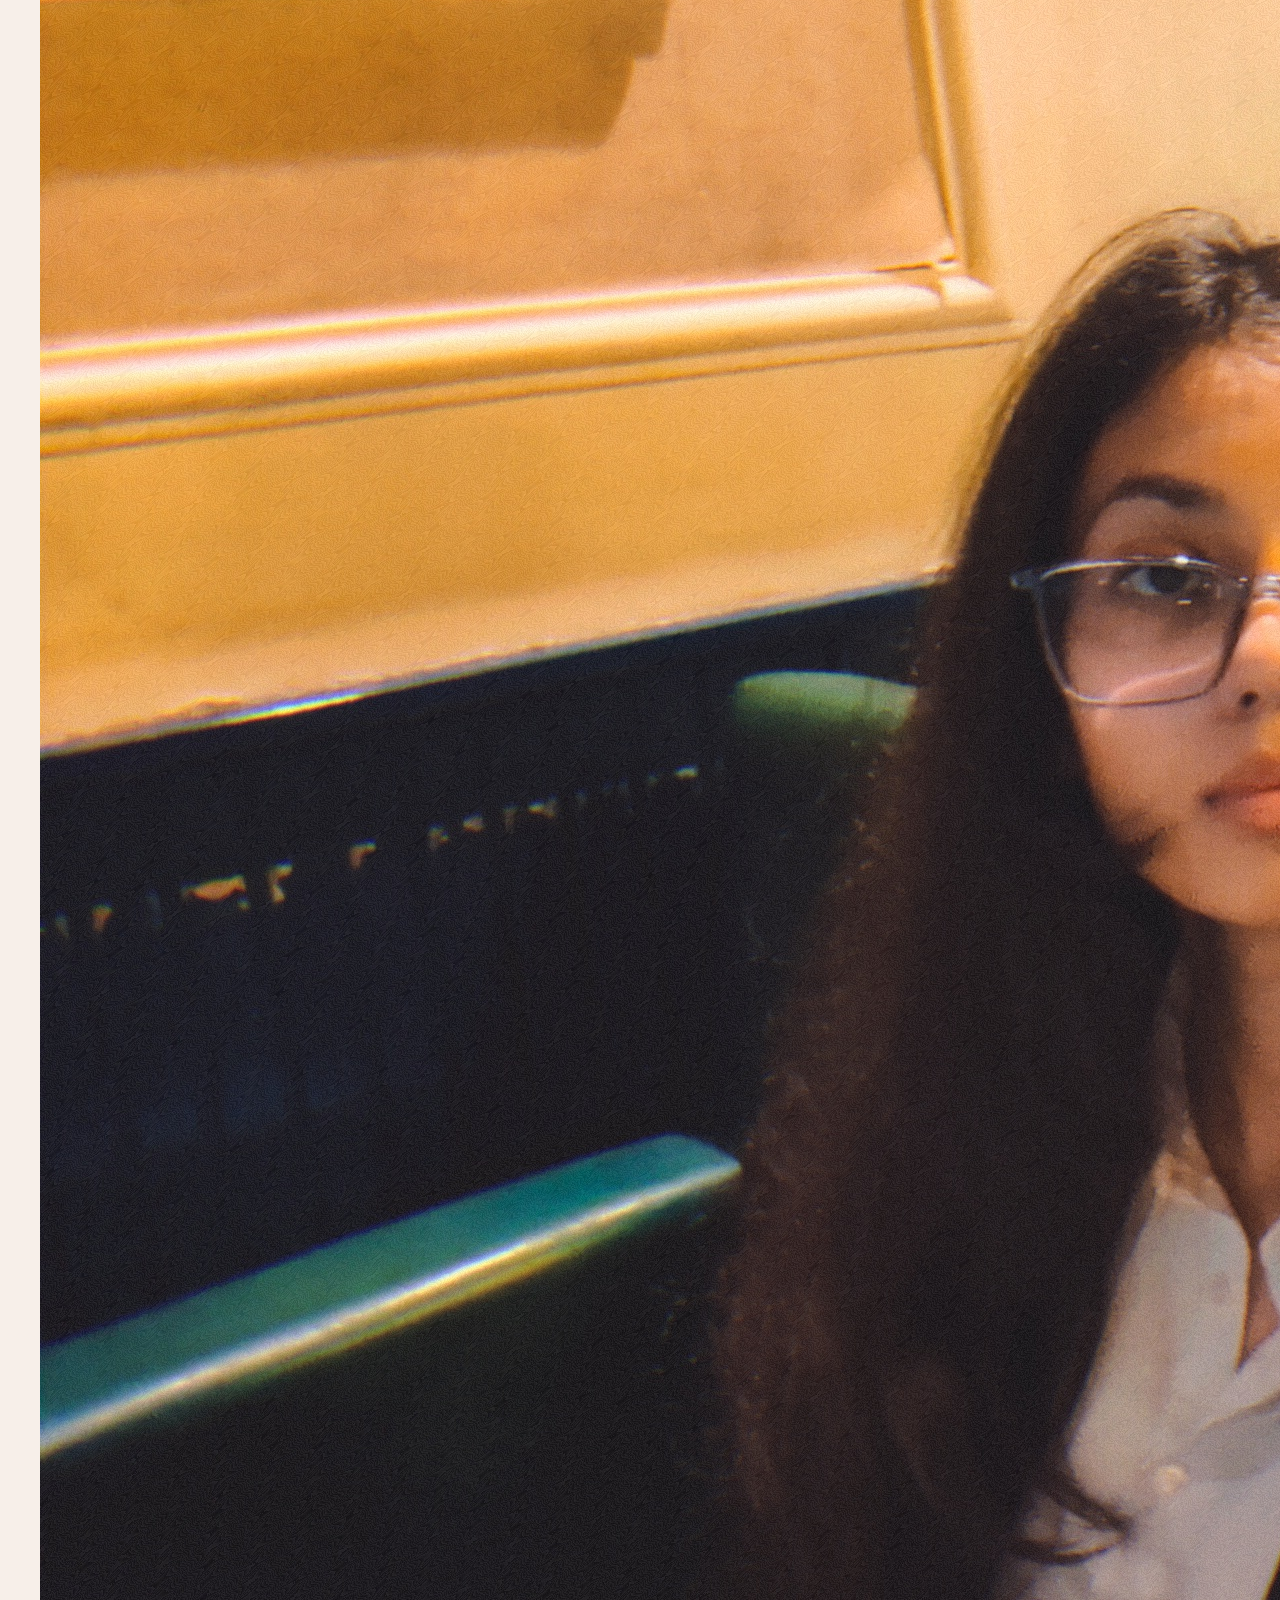
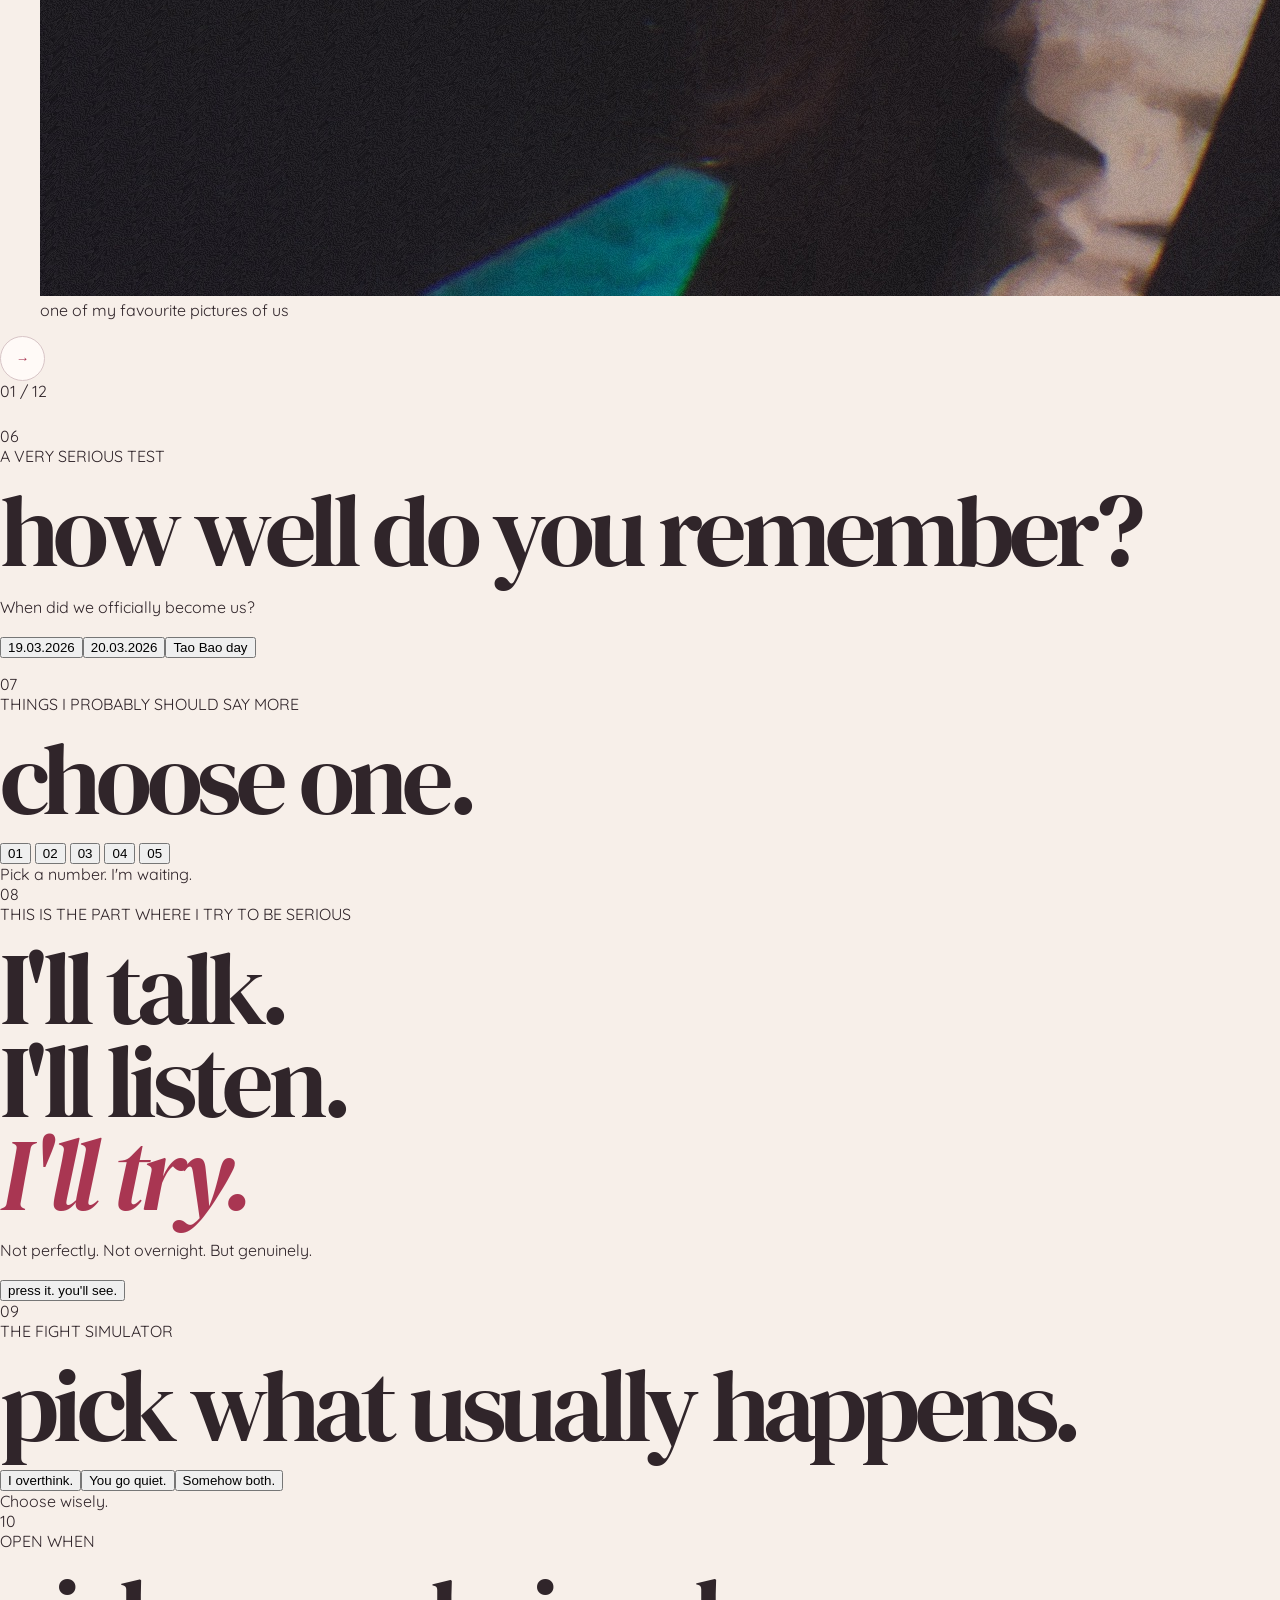
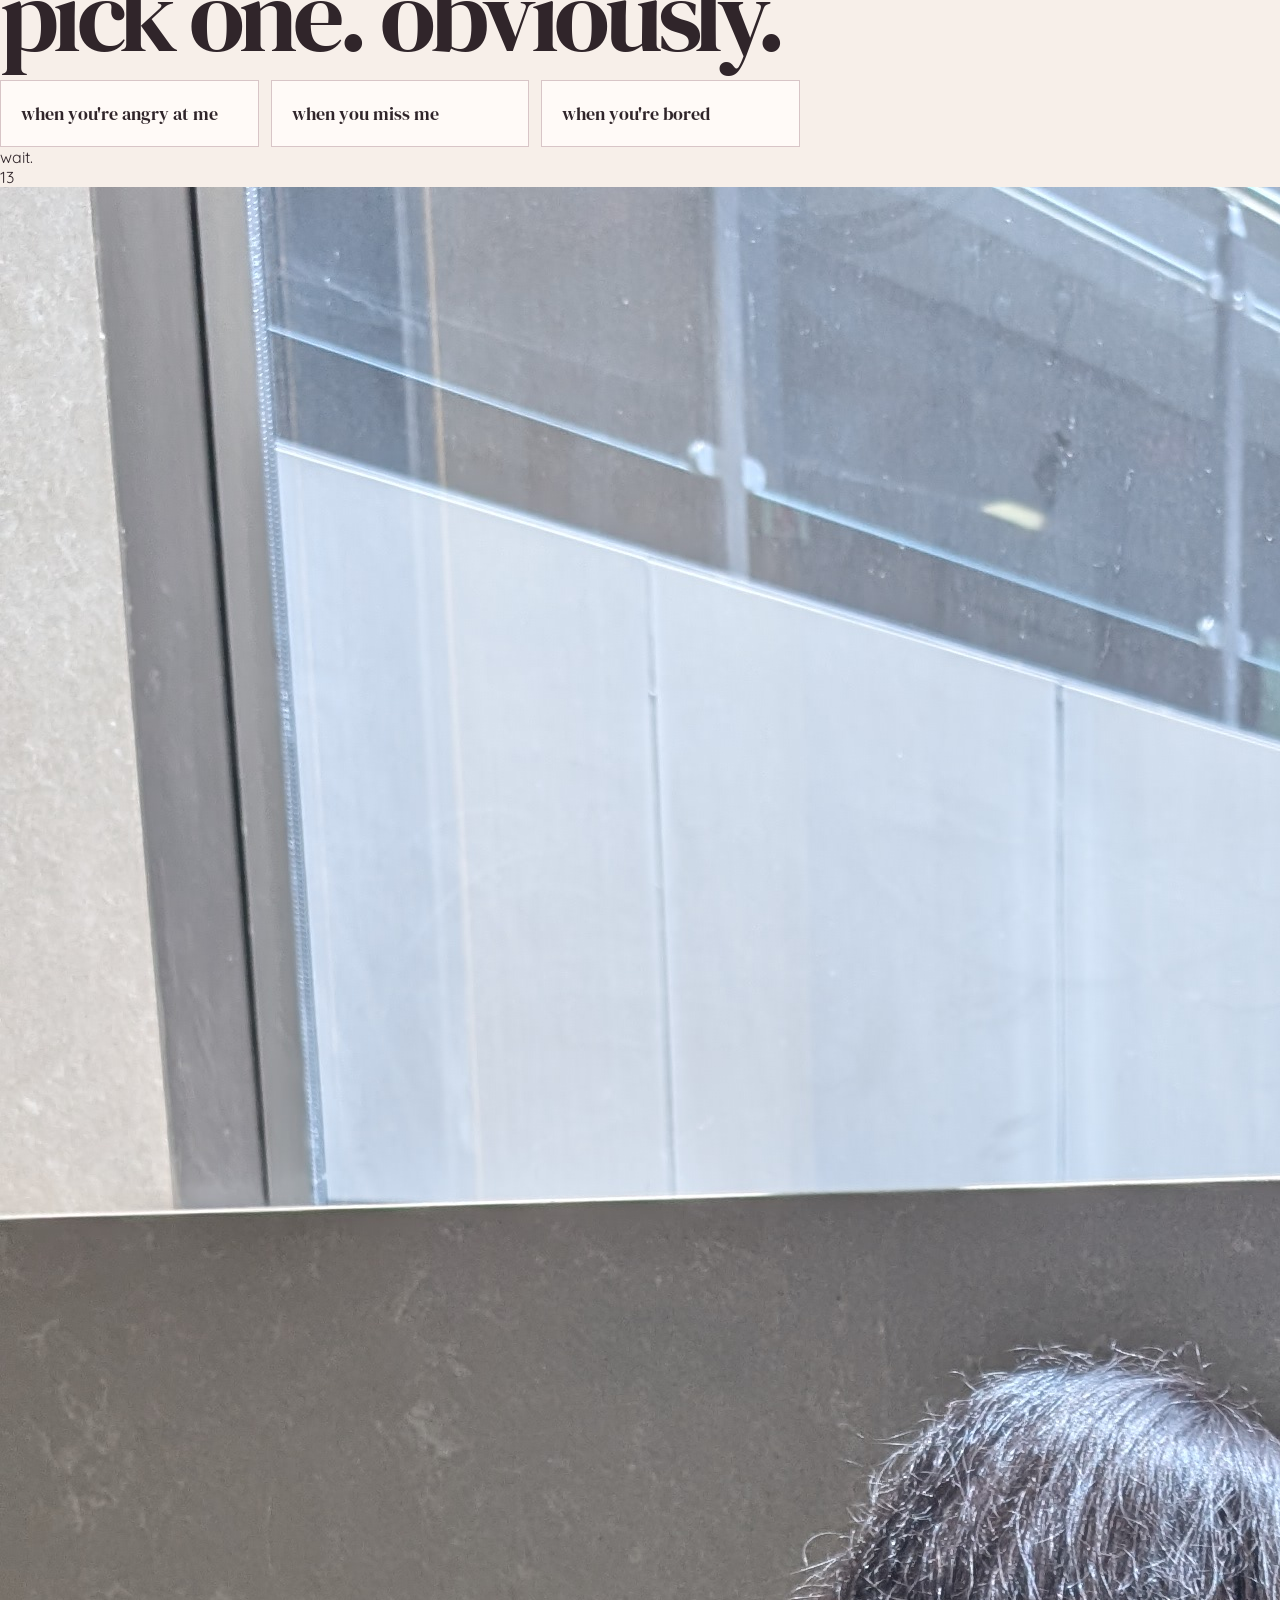
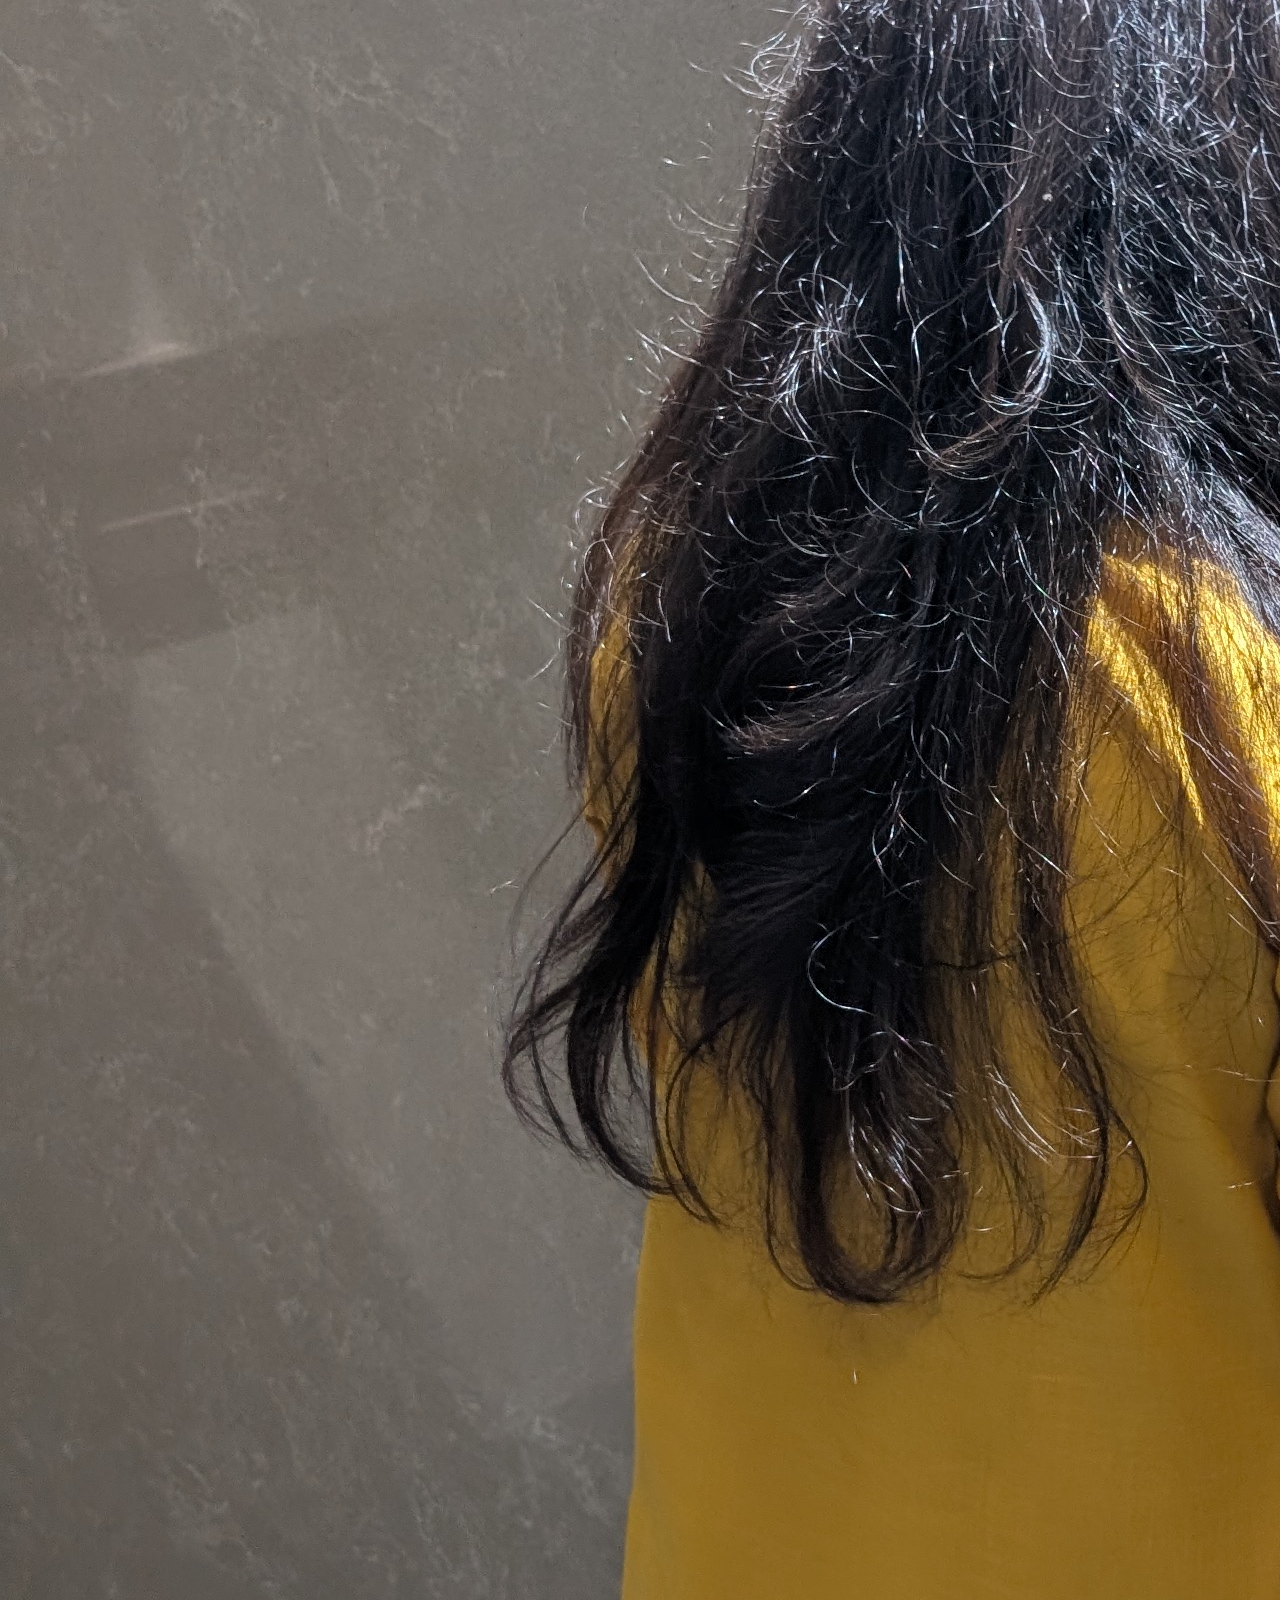
==== commit bb952ec2: "Restore original Aruni homepage" ====
--- a/index.html
+++ b/index.html
@@ -1,105 +1,192 @@
 <!doctype html>
 <html lang="en">
 <head>
-  <meta charset="utf-8">
-  <meta name="viewport" content="width=device-width, initial-scale=1">
-  <meta name="theme-color" content="#080808">
-  <title>The End.</title>
-  <link rel="preconnect" href="https://fonts.googleapis.com">
-  <link rel="preconnect" href="https://fonts.gstatic.com" crossorigin>
-  <link href="https://fonts.googleapis.com/css2?family=DM+Mono:wght@400&family=DM+Serif+Display:ital@0;1&family=Quicksand:wght@400;500;600&display=swap" rel="stylesheet">
-  <style>
-    :root { color-scheme: dark; --black:#080808; --red:#b3263e; --soft-red:#d45b6d; --white:#eee9e7; --muted:#99918f; --serif:"DM Serif Display",Georgia,serif; --sans:"Quicksand",sans-serif; --mono:"DM Mono",monospace; }
-    * { box-sizing:border-box; }
-    html,body { min-height:100%; background:var(--black); }
-    body { margin:0; min-height:100vh; overflow-x:hidden; background:radial-gradient(ellipse at 50% 38%,rgba(110,15,32,.12),transparent 52%),var(--black); color:var(--white); font-family:var(--sans); }
-    body::before { content:""; position:fixed; inset:0; pointer-events:none; opacity:.12; z-index:2; background-image:url("data:image/svg+xml,%3Csvg viewBox='0 0 180 180' xmlns='http://www.w3.org/2000/svg'%3E%3Cfilter id='n'%3E%3CfeTurbulence type='fractalNoise' baseFrequency='.8' numOctaves='3' stitchTiles='stitch'/%3E%3C/filter%3E%3Crect width='100%25' height='100%25' filter='url(%23n)' opacity='.35'/%3E%3C/svg%3E"); }
-    .intro { position:fixed; inset:0; z-index:10; display:grid; place-items:center; padding:24px; text-align:center; background:radial-gradient(ellipse at 50% 42%,rgba(110,15,32,.18),transparent 55%),#080808; transition:opacity .9s ease,visibility .9s ease; }
-    .intro.is-opening { opacity:0; visibility:hidden; pointer-events:none; }
-    .intro-inner { display:flex; flex-direction:column; align-items:center; }
-    .eyebrow { color:var(--muted); font:10px var(--mono); letter-spacing:.22em; text-transform:uppercase; }
-    .intro h1 { margin:25px 0 34px; color:var(--red); font:400 clamp(70px,14vw,120px)/.9 var(--serif); letter-spacing:-.06em; }
-    .open-button { border:1px solid #7d2b3a; border-radius:99px; background:transparent; color:#e6a0aa; padding:13px 32px; font:11px var(--mono); letter-spacing:.2em; cursor:pointer; transition:background .25s,color .25s,transform .25s; }
-    .open-button:hover { background:#351019; color:#fff; transform:translateY(-2px); }
-    main { width:min(620px,calc(100% - 44px)); min-height:100svh; margin:0 auto; padding:12vh 0 10vh; display:flex; flex-direction:column; justify-content:center; opacity:0; transition:opacity 1.1s ease; }
-    main.is-visible { opacity:1; }
-    .letter h2 { margin:25px 0 30px; color:var(--red); font:400 clamp(58px,11vw,92px)/.95 var(--serif); letter-spacing:-.05em; }
-    .rule { width:54px; height:1px; background:var(--red); margin:0 0 30px; opacity:.8; }
-    p { margin:0 0 19px; color:#c8c0bd; font-size:15px; line-height:1.95; }
-    .signoff { margin-top:28px; color:var(--soft-red); font:italic 27px var(--serif); }
-    footer { margin-top:58px; color:#655d5b; font:9px var(--mono); letter-spacing:.16em; text-transform:uppercase; }
-    .music-toggle { position:fixed; right:24px; bottom:22px; z-index:5; border:1px solid #6d2935; border-radius:99px; background:#100b0c; color:#d45b6d; padding:11px 15px; font:10px var(--mono); letter-spacing:.08em; cursor:pointer; }
-    .music-toggle:hover,.music-toggle.playing { background:#351019; color:#f0a0aa; }
-    @keyframes rise { from { opacity:0; transform:translateY(14px); } to { opacity:1; transform:translateY(0); } }
-    .letter > * { animation:rise .9s both; }
-    .letter h2 { animation-delay:.12s; } .rule { animation-delay:.2s; } .letter p { animation-delay:.28s; } footer { animation:rise .9s .45s both; }
-    @media(max-width:520px) { main { padding-top:10vh; padding-bottom:12vh; } p { font-size:14px; line-height:1.9; } .music-toggle { right:15px; bottom:15px; } }
-    @media(prefers-reduced-motion:reduce) { *,*::before,*::after { animation:none!important; transition:none!important; } }
-  </style>
+<meta charset="UTF-8">
+<meta name="viewport" content="width=device-width,initial-scale=1,viewport-fit=cover">
+<meta name="theme-color" content="#fff8f4">
+<title>For Aruni ♡</title>
+<link rel="preconnect" href="https://fonts.googleapis.com">
+<link rel="preconnect" href="https://fonts.gstatic.com" crossorigin>
+<link href="https://fonts.googleapis.com/css2?family=DM+Mono:wght@400;500&family=DM+Serif+Display:ital@0;1&family=Quicksand:wght@400;500;600;700&display=swap" rel="stylesheet">
+<link rel="stylesheet" href="style.css?v=7">
 </head>
 <body>
-  <audio id="ourSong" preload="auto" loop src="assets/Those_Eyes_-_New_West_(mp3.pm).mp3"></audio>
-  <section class="intro" id="intro" aria-label="Opening screen">
-    <div class="intro-inner">
-      <span class="eyebrow">A little something for you</span>
-      <h1>The End.</h1>
-      <button class="open-button" id="openButton" type="button">OPEN</button>
+<audio id="siteSong" preload="auto" loop src="assets/Those_Eyes_-_New_West_(mp3.pm).mp3"></audio>
+<div class="deck" id="deck">
+  <div class="grain"></div>
+
+  <section class="slide gate-slide active" data-slide="0">
+    <div class="gate-content">
+      <span class="mini">PRIVATE PRESENTATION • FOR ARUNI ONLY</span>
+      <div class="big-heart">♡</div>
+      <h1>Alright.<br><em>you made it.</em></h1>
+      <p class="lead">Enter your name. You know the one.</p>
+      <form class="unlock-form" id="unlockForm">
+        <input id="secretName" type="text" placeholder="your name..." autocomplete="off" maxlength="30">
+        <button id="unlockButton" type="button">unlock →</button>
+      </form>
+      <p class="hint" id="unlockMessage"></p>
+      <button class="song-button" id="gateMusic" type="button">♪ play our song</button>
     </div>
   </section>
-  <main id="letterPage">
-    <article class="letter">
-      <span class="eyebrow">For you · sincerely</span>
-      <h2>I'm sorry.</h2>
-      <div class="rule" aria-hidden="true"></div>
-      <p>I'm truly sorry for hurting you and for the ways I may have made things harder. I know an apology can't undo that, but I wanted you to know that I mean it.</p>
-      <p>If you ever feel like talking, or if you ever need me, you can reach out whenever you want. No pressure, no expectations. I'll be here.</p>
-      <p class="signoff">Take care of yourself.</p>
-    </article>
-    <footer>Wishing you nothing but good things.</footer>
-  </main>
-  <button class="music-toggle" id="musicToggle" type="button" aria-pressed="false">♫ pause song</button>
-  <script>
-    const song = document.getElementById('ourSong');
-    const intro = document.getElementById('intro');
-    const openButton = document.getElementById('openButton');
-    const letterPage = document.getElementById('letterPage');
-    const toggle = document.getElementById('musicToggle');
-    toggle.hidden = true;
 
-    openButton.addEventListener('click', () => {
-      // Playback begins directly within the user's click to satisfy browser autoplay rules.
-      const playback = song.play();
-      intro.classList.add('is-opening');
-      letterPage.classList.add('is-visible');
-      toggle.hidden = false;
-      playback.then(() => {
-        toggle.textContent = '♫ pause song';
-        toggle.classList.add('playing');
-        toggle.setAttribute('aria-pressed', 'true');
-      }).catch(() => {
-        toggle.textContent = '♪ tap to play';
-        toggle.classList.remove('playing');
-        toggle.setAttribute('aria-pressed', 'false');
-      });
-    });
+  <section class="slide hero-slide" data-slide="1">
+    <div class="slide-no">01</div>
+    <div class="hero-layout">
+      <div>
+        <span class="mini">I HAVE SOMETHING TO SAY</span>
+        <h2>I'm sorry,<br><em>my love.</em></h2>
+        <p>Not going to make this unnecessarily dramatic.<br>I just wanted to say this properly.</p>
+        <button class="next-prompt" data-next>alright, next →</button>
+      </div>
+      <figure class="hero-card tilt"><img src="assets/PXL_20260925_072819836.jpg" alt="A memory of us"><span>us ♡</span></figure>
+    </div>
+  </section>
 
-    toggle.addEventListener('click', async () => {
-      if (song.paused) {
-        try {
-          await song.play();
-          toggle.textContent = '♫ pause song';
-          toggle.classList.add('playing');
-          toggle.setAttribute('aria-pressed', 'true');
-        } catch (error) {
-          toggle.textContent = '♪ tap to play';
-        }
-      } else {
-        song.pause();
-        toggle.textContent = '♪ play our song';
-        toggle.classList.remove('playing');
-        toggle.setAttribute('aria-pressed', 'false');
-      }
-    });
-  </script>
+  <section class="slide letter-slide" data-slide="2">
+    <div class="slide-no">02</div>
+    <span class="mini">THE PART I ACTUALLY MEAN</span>
+    <div class="letter-box">
+      <div class="letter-top">Aruni,</div>
+      <p>I know things haven't been easy lately. We fight. Sometimes we misunderstand each other. Sometimes I don't know how to say what's going on in my head, so I go quiet — and I know that silence can hurt you and make you anxious.</p>
+      <p>I'm sorry for every time I've hurt you, intentionally or unintentionally. I don't want to pretend that saying sorry fixes everything. It doesn't.</p>
+      <button class="reveal-button" id="loveReveal" type="button">one thing, though →</button>
+      <p class="hidden-line" id="loveLine">I love you. A lot. ♡</p>
+    </div>
+  </section>
+
+  <section class="slide memory-slide" data-slide="3">
+    <div class="slide-no">03</div>
+    <span class="mini">ONE OF THE FIRST THINGS I REMEMBER</span>
+    <div class="memory-layout">
+      <div class="memory-copy">
+        <span class="date-pill">BHOPAL • MUN</span>
+        <h2>that<br><em>night walk.</em></h2>
+        <p>Before everything else, there was that Bhopal trip for MUN — and that night we went out for a walk near the hotel.</p>
+        <p class="soft">Nothing dramatic. Just that night. I remember it.</p>
+      </div>
+      <div class="memory-photo tilt"><img src="assets/20260913145623476.jpg" alt="A memory together"></div>
+    </div>
+  </section>
+
+  <section class="slide timeline-slide" data-slide="4">
+    <div class="slide-no">04</div>
+    <span class="mini">THE TIMELINE, BECAUSE APPARENTLY WE NEED ONE</span>
+    <h2 class="center-title">the important bits.</h2>
+    <div class="date-cards">
+      <button class="date-card" data-detail="Bhopal, MUN, a night walk near the hotel. A small memory from before everything changed.">
+        <span>BEFORE</span><strong>Bhopal / MUN</strong><small>that night</small>
+      </button>
+      <button class="date-card" data-detail="The day we stopped being just best friends. One day before we officially became us.">
+        <span>19.03.2026</span><strong>more than<br>best friends</strong><small>the beginning</small>
+      </button>
+      <button class="date-card featured" data-detail="The day we officially became boyfriend and girlfriend. 20 March 2026.">
+        <span>20.03.2026</span><strong>officially<br>us ♡</strong><small>the date</small>
+      </button>
+      <button class="date-card" data-detail="Our first date. Tao Bao. One of the first memories that belongs to just us.">
+        <span>FIRST DATE</span><strong>Tao Bao</strong><small>just us</small>
+      </button>
+    </div>
+    <p class="card-detail" id="cardDetail">Choose a date. I'll explain.</p>
+  </section>
+
+  <section class="slide gallery-slide" data-slide="5">
+    <div class="slide-no">05</div>
+    <div class="gallery-head"><span class="mini">THE PHOTO DUMP</span><h2>little pieces of <em>us.</em></h2><p>The photo, dots, and arrows all work.</p><div class="photo-reactions"><button data-reaction="❤️">❤️</button><button data-reaction="😂">😂</button><button data-reaction="😭">😭</button></div><p class="reaction-response" id="reactionResponse"></p></div>
+    <div class="photo-stage">
+      <button class="gallery-arrow prev" id="prevPhoto" type="button">←</button>
+      <figure class="big-polaroid tilt" id="mainPhoto">
+        <img id="galleryImage" src="assets/20260913145619135.jpg" alt="Memory">
+        <figcaption id="galleryCaption">one of my favourite pictures of us</figcaption>
+      </figure>
+      <button class="gallery-arrow next" id="nextPhoto" type="button">→</button>
+    </div>
+    <div class="photo-counter" id="photoCounter">01 / 12</div>
+    <div class="photo-dots" id="photoDots"></div>
+  </section>
+
+  <section class="slide mini-game-slide" data-slide="6">
+    <div class="slide-no">06</div>
+    <span class="mini">A VERY SERIOUS TEST</span>
+    <h2 class="center-title">how well do you remember?</h2>
+    <div class="quiz-box" id="quizBox">
+      <p class="quiz-question" id="quizQuestion">When did we officially become us?</p>
+      <div class="quiz-options" id="quizOptions">
+        <button data-answer="wrong">19.03.2026</button><button data-answer="correct">20.03.2026</button><button data-answer="wrong">Tao Bao day</button>
+      </div>
+      <p class="quiz-result" id="quizResult"></p>
+    </div>
+  </section>
+
+  <section class="slide reasons-slide" data-slide="7">
+    <div class="slide-no">07</div>
+    <span class="mini">THINGS I PROBABLY SHOULD SAY MORE</span>
+    <h2 class="center-title">choose one.</h2>
+    <div class="reason-buttons">
+      <button data-message="I love spending time with you. Even when we're doing absolutely nothing.">01</button>
+      <button data-message="I love your silly side. Probably more than I admit.">02</button>
+      <button data-message="I love the little moments we get together. They mean more to me than they look.">03</button>
+      <button data-message="I love the way our memories feel when I think back on them.">04</button>
+      <button data-message="I love you even on the difficult days.">05</button>
+    </div>
+    <div class="reason-message" id="reasonMessage">Pick a number. I'm waiting.</div>
+  </section>
+
+  <section class="slide promise-slide" data-slide="8">
+    <div class="slide-no">08</div>
+    <span class="mini">THIS IS THE PART WHERE I TRY TO BE SERIOUS</span>
+    <div class="promise-content">
+      <h2>I'll talk.<br>I'll listen.<br><em>I'll try.</em></h2>
+      <p>Not perfectly. Not overnight. But genuinely.</p>
+      <button class="big-button" id="promiseButton" type="button">press it. you'll see.</button>
+      <div class="promise-response" id="promiseResponse"></div>
+    </div>
+  </section>
+
+  <section class="slide fight-slide" data-slide="9">
+    <div class="slide-no">09</div>
+    <span class="mini">THE FIGHT SIMULATOR</span>
+    <h2 class="center-title">pick what usually happens.</h2>
+    <div class="fight-options">
+      <button>I overthink.</button><button>You go quiet.</button><button>Somehow both.</button>
+    </div>
+    <div class="fight-result" id="fightResult">Choose wisely.</div>
+  </section>
+
+  <section class="slide openwhen-slide" data-slide="10">
+    <div class="slide-no">10</div>
+    <span class="mini">OPEN WHEN</span>
+    <h2 class="center-title">pick one. obviously.</h2>
+    <div class="envelopes">
+      <button data-open="angry">when you're angry at me</button>
+      <button data-open="miss">when you miss me</button>
+      <button data-open="bored">when you're bored</button>
+    </div>
+    <div class="openwhen-result" id="openWhenResult"></div>
+  </section>
+
+  <section class="slide black-transition" data-slide="11"><div class="black-line" id="blackLine">wait.</div></section>
+
+  <section class="slide final-slide" data-slide="12">
+    <div class="slide-no">13</div><div class="final-photo"><img src="assets/PXL_20260925_072819836.jpg" alt="Us"></div>
+    <div class="final-copy"><div class="stats" id="interactionStats"></div>
+      <span class="mini">THAT'S IT. ALMOST.</span>
+      <h2>I'm still<br><em>choosing us.</em></h2>
+      <p>I'm sorry for the times I made you feel otherwise.</p>
+      <button class="heart-beat secret-heart" id="secretHeart" type="button" aria-label="heart">♥</button><div class="heart-note" id="heartNote"></div>
+      <strong>20.03.2026 → ∞</strong>
+      <button class="restart" id="restart" type="button">↺ again, if you want</button>
+    </div>
+  </section>
+</div>
+
+<nav class="deck-controls" id="controls" aria-label="Presentation controls">
+  <button id="prevSlide" type="button" aria-label="Previous slide">←</button>
+  <div class="progress" id="progress"></div>
+  <button id="nextSlide" type="button" aria-label="Next slide">→</button>
+  <button class="music-btn" id="musicBtn" type="button">♪</button>
+</nav>
+<div class="slide-counter" id="slideCounter">01 / 13</div>
+<script src="script.js?v=12"></script>
 </body>
 </html>
--- a/style.css
+++ b/style.css
@@ -0,0 +1,4 @@
+:root{--paper:#f7efe9;--paper2:#fffaf7;--ink:#30252a;--muted:#806d73;--deep:#a93652;--line:#d8c5c7;--dark:#21191c;--serif:"DM Serif Display",serif;--sans:Quicksand,sans-serif;--mono:"DM Mono",monospace}
+*{box-sizing:border-box}html,body{margin:0;min-height:100%;background:var(--paper);color:var(--ink);font-family:var(--sans)}body{overflow-x:hidden}.grain{position:fixed;inset:0;pointer-events:none;z-index:20;opacity:.045;background-image:url("data:image/svg+xml,%3Csvg viewBox='0 0 180 180' xmlns='http://www.w3.org/2000/svg'%3E%3Cfilter id='n'%3E%3CfeTurbulence type='fractalNoise' baseFrequency='.8' numOctaves='3' stitchTiles='stitch'/%3E%3C/filter%3E%3Crect width='100%25' height='100%25' filter='url(%23n)' opacity='.45'/%3E%3C/svg%3E")}.room{min-height:100vh;padding:24px 28px 90px}.topbar{display:flex;align-items:center;justify-content:space-between;position:relative;z-index:5}.brand,.music{border:0;background:transparent;color:var(--ink);font:500 12px var(--mono);cursor:pointer}.brand span{color:var(--deep)}.date{font:10px var(--mono);color:var(--muted)}.music{font-size:18px}.page{display:none!important;min-height:calc(100vh - 120px);position:relative;animation:appear .5s ease}.page.active{display:block!important}.page.home.active{display:grid!important}.page[hidden]{display:none!important}@keyframes appear{from{opacity:0;transform:translateY(12px)}to{opacity:1;transform:none}}.home{display:grid;grid-template-columns:1.35fr .75fr .75fr;grid-template-rows:1fr 1fr;gap:16px;max-width:1180px;margin:35px auto 0;align-content:center}.welcome{grid-row:1/3;padding:7vh 4vw 5vh 2vw;align-self:center}.eyebrow{font:10px var(--mono);letter-spacing:.13em;color:var(--deep)}h1,h2{font-family:var(--serif);font-weight:400;letter-spacing:-.055em;line-height:.9}h1{font-size:clamp(70px,10vw,135px);margin:22px 0}h2{font-size:clamp(55px,8vw,105px);margin:18px 0}em{color:var(--deep)}p{line-height:1.65}.welcome p{color:var(--muted);font-size:15px}.enter,.save-memory,.random-button{border:1px solid var(--deep);background:var(--deep);color:white;padding:13px 18px;border-radius:3px;font:11px var(--mono);cursor:pointer;touch-action:manipulation;-webkit-tap-highlight-color:transparent}.room-card{min-height:190px;padding:25px;border:1px solid var(--line);background:var(--paper2);cursor:pointer;display:flex;flex-direction:column;justify-content:space-between;transition:.25s ease;box-shadow:0 8px 30px #5a26300a}.room-card:hover{transform:translateY(-5px) rotate(-.5deg);box-shadow:0 15px 40px #5a263020}.photo-card{padding:0;overflow:hidden;position:relative}.photo-card img{width:100%;height:100%;min-height:190px;object-fit:cover}.photo-card span{position:absolute;bottom:12px;left:12px;background:#fffaf7e8;padding:7px 10px;font:10px var(--mono)}.tiny{font:9px var(--mono);color:var(--muted)}.room-card strong{font:26px var(--serif);font-weight:400;line-height:1}.room-card>span:last-child{font-size:11px;color:var(--muted)}.note-card{background:#f4dfb8}.lore-card{background:#ead8dc}.future-card{background:#dce5dc}.home-stamp{position:absolute;bottom:105px;right:30px;text-align:right;font:9px var(--mono);color:var(--deep);line-height:1.7}.home-stamp small{color:var(--muted)}.bottom-nav{position:fixed;left:50%;bottom:16px;transform:translateX(-50%);z-index:10;display:flex;gap:4px;padding:5px;background:#fffaf7ee;border:1px solid var(--line);border-radius:99px;box-shadow:0 10px 35px #5a26301a}.bottom-nav button{touch-action:manipulation;-webkit-tap-highlight-color:transparent;border:0;background:transparent;padding:9px 12px;color:var(--muted);font:9px var(--mono);cursor:pointer;border-radius:99px}.bottom-nav button:hover{background:var(--paper);color:var(--deep)}.back{border:0;background:transparent;color:var(--muted);font:10px var(--mono);cursor:pointer;margin:22px 0 55px}.drawer-page{max-width:1050px;margin:0 auto;padding-bottom:70px}.drawer-page>h2{margin-bottom:35px}.gallery{display:flex;align-items:center;justify-content:center;gap:20px}.polaroid{background:white;padding:14px 14px 45px;box-shadow:0 18px 45px #3b202514;transform:rotate(-1.2deg);max-width:470px;width:65vw;margin:0}.polaroid img{display:block;width:100%;aspect-ratio:4/5;object-fit:cover}.polaroid figcaption{font:13px var(--serif);text-align:center;margin-top:15px}.gallery-arrow{border:1px solid var(--line);background:var(--paper2);width:45px;height:45px;border-radius:50%;cursor:pointer;color:var(--deep)}.photo-dots{text-align:center;margin:25px}.photo-dot{width:7px;height:7px;border:0;border-radius:50%;background:var(--line);margin:4px;cursor:pointer}.photo-dot.active{background:var(--deep)}.soft{color:var(--muted);font-size:13px}.note-grid{display:grid;grid-template-columns:repeat(3,1fr);gap:14px}.paper-note{min-height:160px;border:0;padding:22px;text-align:left;background:#f4dfb8;font:34px var(--serif);color:var(--deep);cursor:pointer;transform:rotate(-1deg);transition:.2s}.paper-note:nth-child(2n){transform:rotate(1.2deg);background:#f1e8c8}.paper-note:hover{transform:translateY(-5px) rotate(0)}.note-reveal,.lore-reveal,.future-reveal,.open-reveal,.random-reveal{min-height:75px;margin-top:28px;padding:20px;border-top:1px solid var(--line);font:24px var(--serif);color:var(--deep)}.dark-page{background:var(--dark);color:#fff5f1;max-width:none;margin:0 -28px;padding:25px 28px 100px}.dark-page .back{color:#cdbbc0}.dark-page .eyebrow{color:#ef8294}.lore-list,.future-list,.envelopes{display:grid;grid-template-columns:repeat(2,1fr);gap:12px;max-width:800px}.lore-list button,.future-list button,.envelopes button{border:1px solid var(--line);background:transparent;padding:20px;text-align:left;color:inherit;font:18px var(--serif);cursor:pointer}.dark-page .lore-list button{border-color:#5e474d}.future-list button{background:var(--paper2)}.envelopes{grid-template-columns:repeat(3,1fr)}.envelopes button{color:var(--ink);background:var(--paper2)}.random-page{text-align:center}.random-button{font-size:12px;padding:17px 24px;margin:30px 0}.random-reveal{max-width:750px;margin:20px auto}.add-page textarea{display:block;width:100%;max-width:700px;height:150px;margin:25px 0;padding:18px;border:1px solid var(--line);background:var(--paper2);font:14px var(--sans);resize:none;outline:none}.saved-memory{max-width:700px;margin-top:25px;padding:18px;background:#f4dfb8;font:18px var(--serif);min-height:30px}.ending-page{display:grid;place-items:center;text-align:center;align-content:center}.ending-page h2{font-size:clamp(70px,11vw,140px)}.ending-page p{color:var(--muted)}.forever{font:11px var(--mono);color:var(--deep);margin:25px}.toast{position:fixed;left:50%;bottom:105px;transform:translate(-50%,12px);opacity:0;pointer-events:none;z-index:30;background:#fffaf7f2;border:1px solid var(--line);color:var(--deep);padding:13px 19px;border-radius:99px;font:15px var(--serif);transition:.35s ease;max-width:85vw;text-align:center}.toast.show{opacity:1;transform:translate(-50%,0)}
+@media(max-width:800px){.room{padding:18px 16px 85px}.home{display:grid;grid-template-columns:1fr 1fr;grid-template-rows:auto auto auto;gap:10px;margin-top:20px}.welcome{grid-column:1/3;grid-row:auto;padding:5vh 3vw 3vh}.welcome h1{font-size:72px}.room-card{min-height:145px;padding:18px}.photo-card{grid-column:1/3}.photo-card img{min-height:180px}.room-card strong{font-size:22px}.home-stamp{position:static;grid-column:1/3;text-align:center;margin:8px}.bottom-nav{max-width:calc(100vw - 20px);overflow:auto;justify-content:flex-start}.bottom-nav button{white-space:nowrap;padding:9px}.note-grid{grid-template-columns:1fr 1fr}.paper-note{min-height:130px}.lore-list,.future-list,.envelopes{grid-template-columns:1fr}.drawer-page{padding-bottom:60px}.back{margin-bottom:35px}.gallery{gap:8px}.polaroid{width:72vw}.dark-page{margin:0 -16px;padding-left:16px;padding-right:16px}}
+@media(max-width:430px){h2{font-size:58px}.date{display:none}.note-grid{gap:8px}.paper-note{min-height:110px;font-size:28px}.bottom-nav button{font-size:8px;padding:8px}.welcome h1{font-size:64px}}
